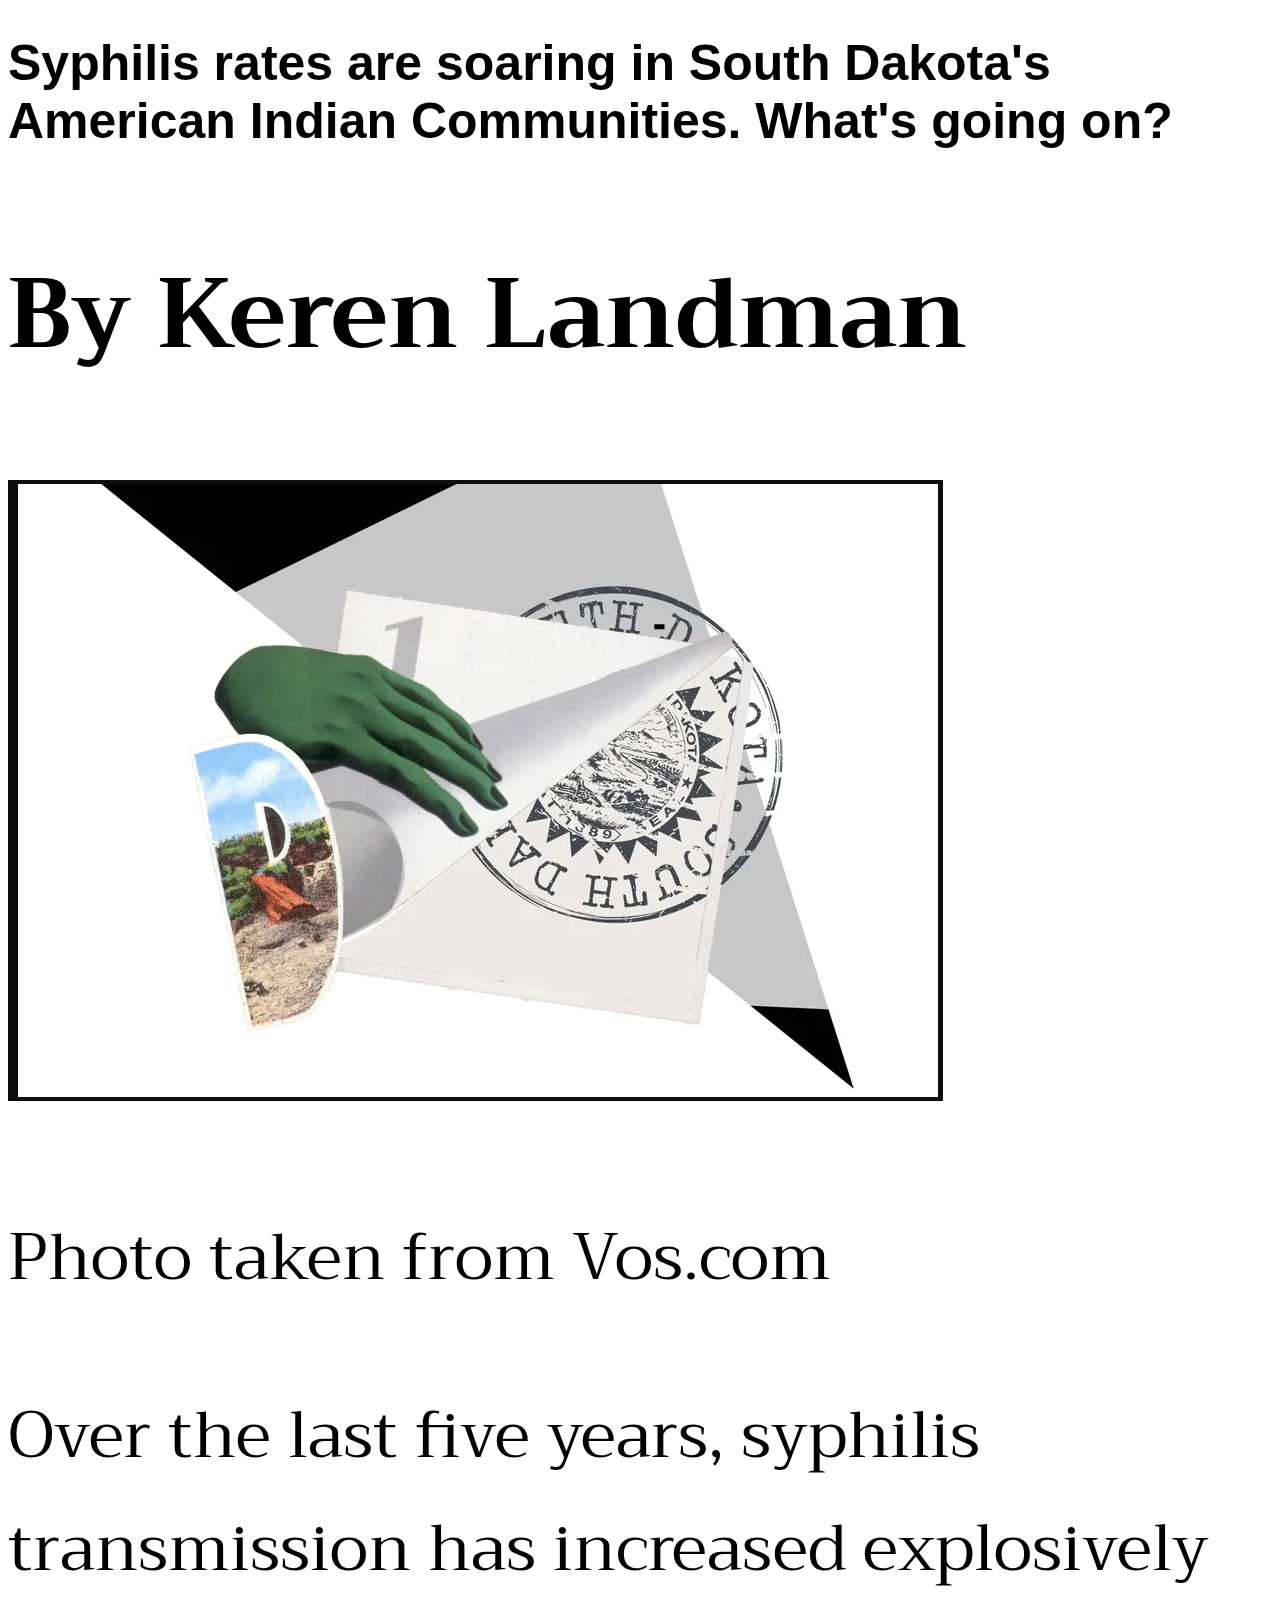
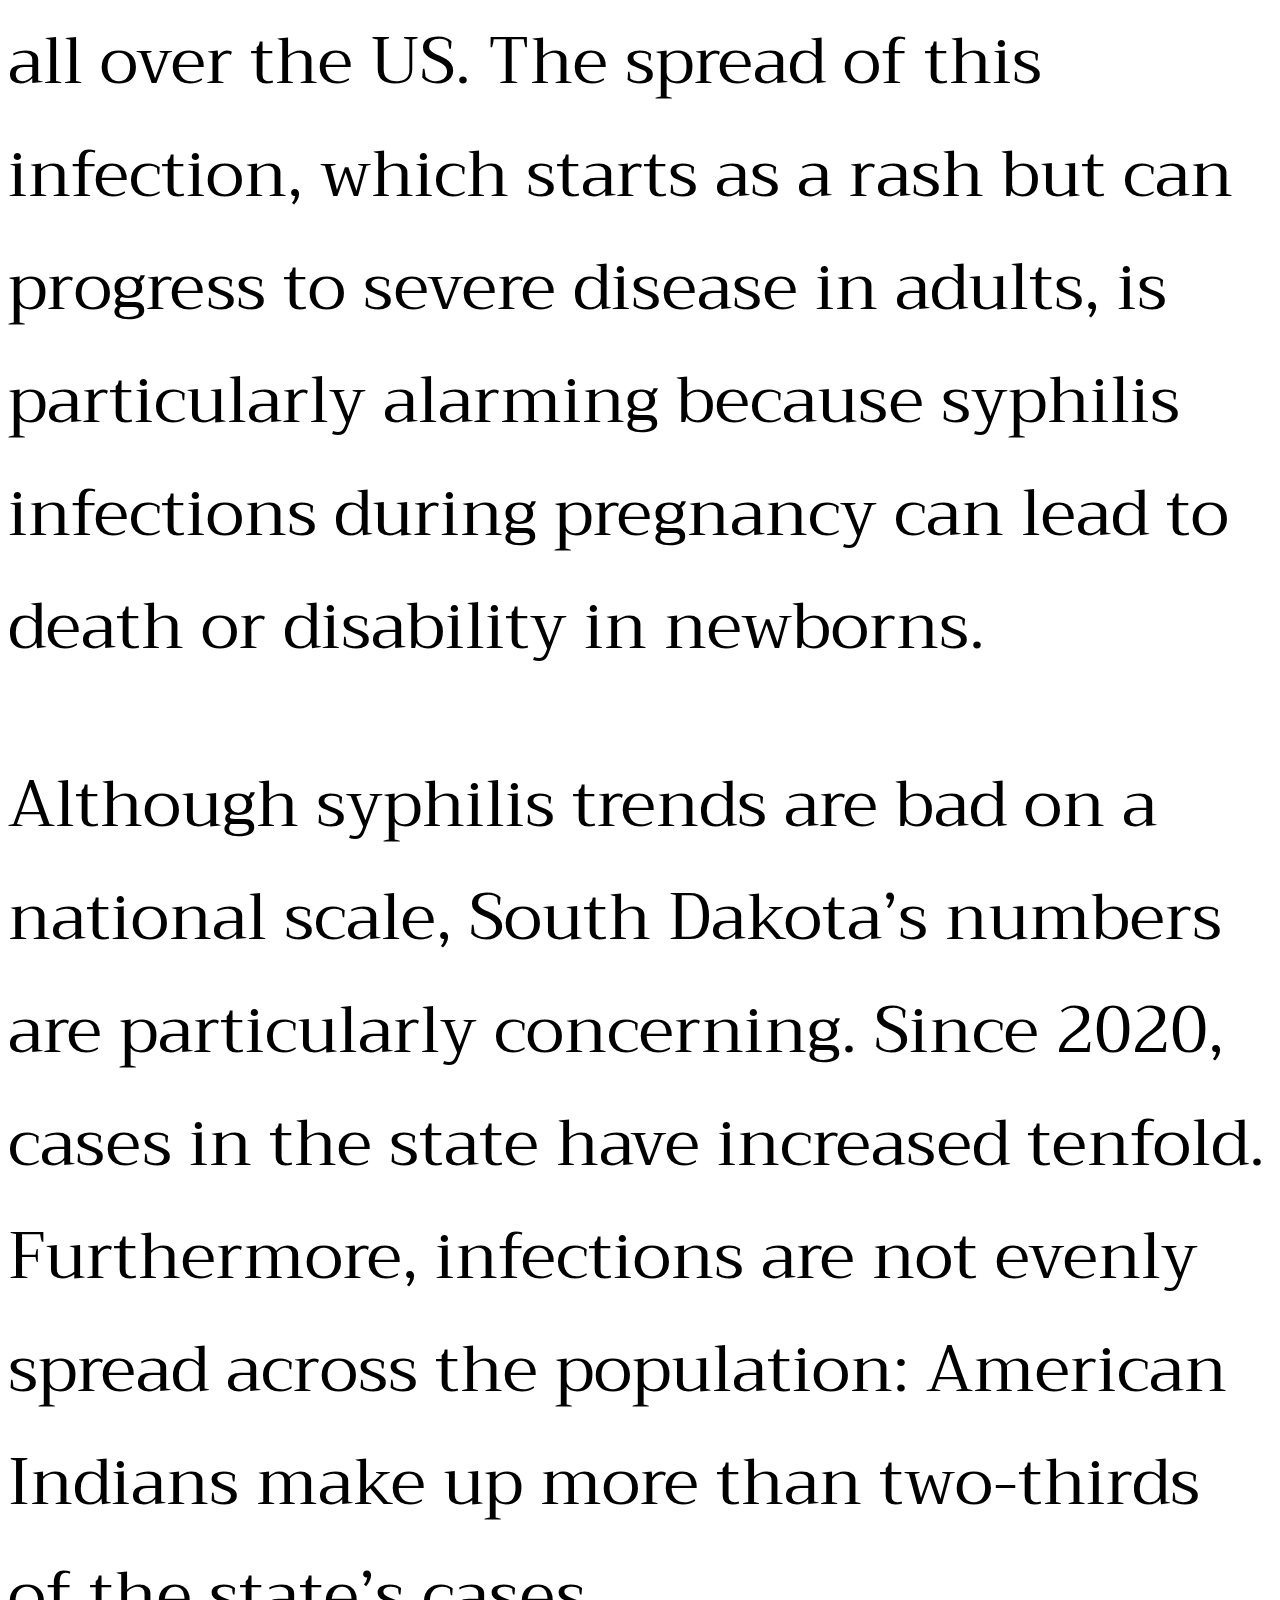
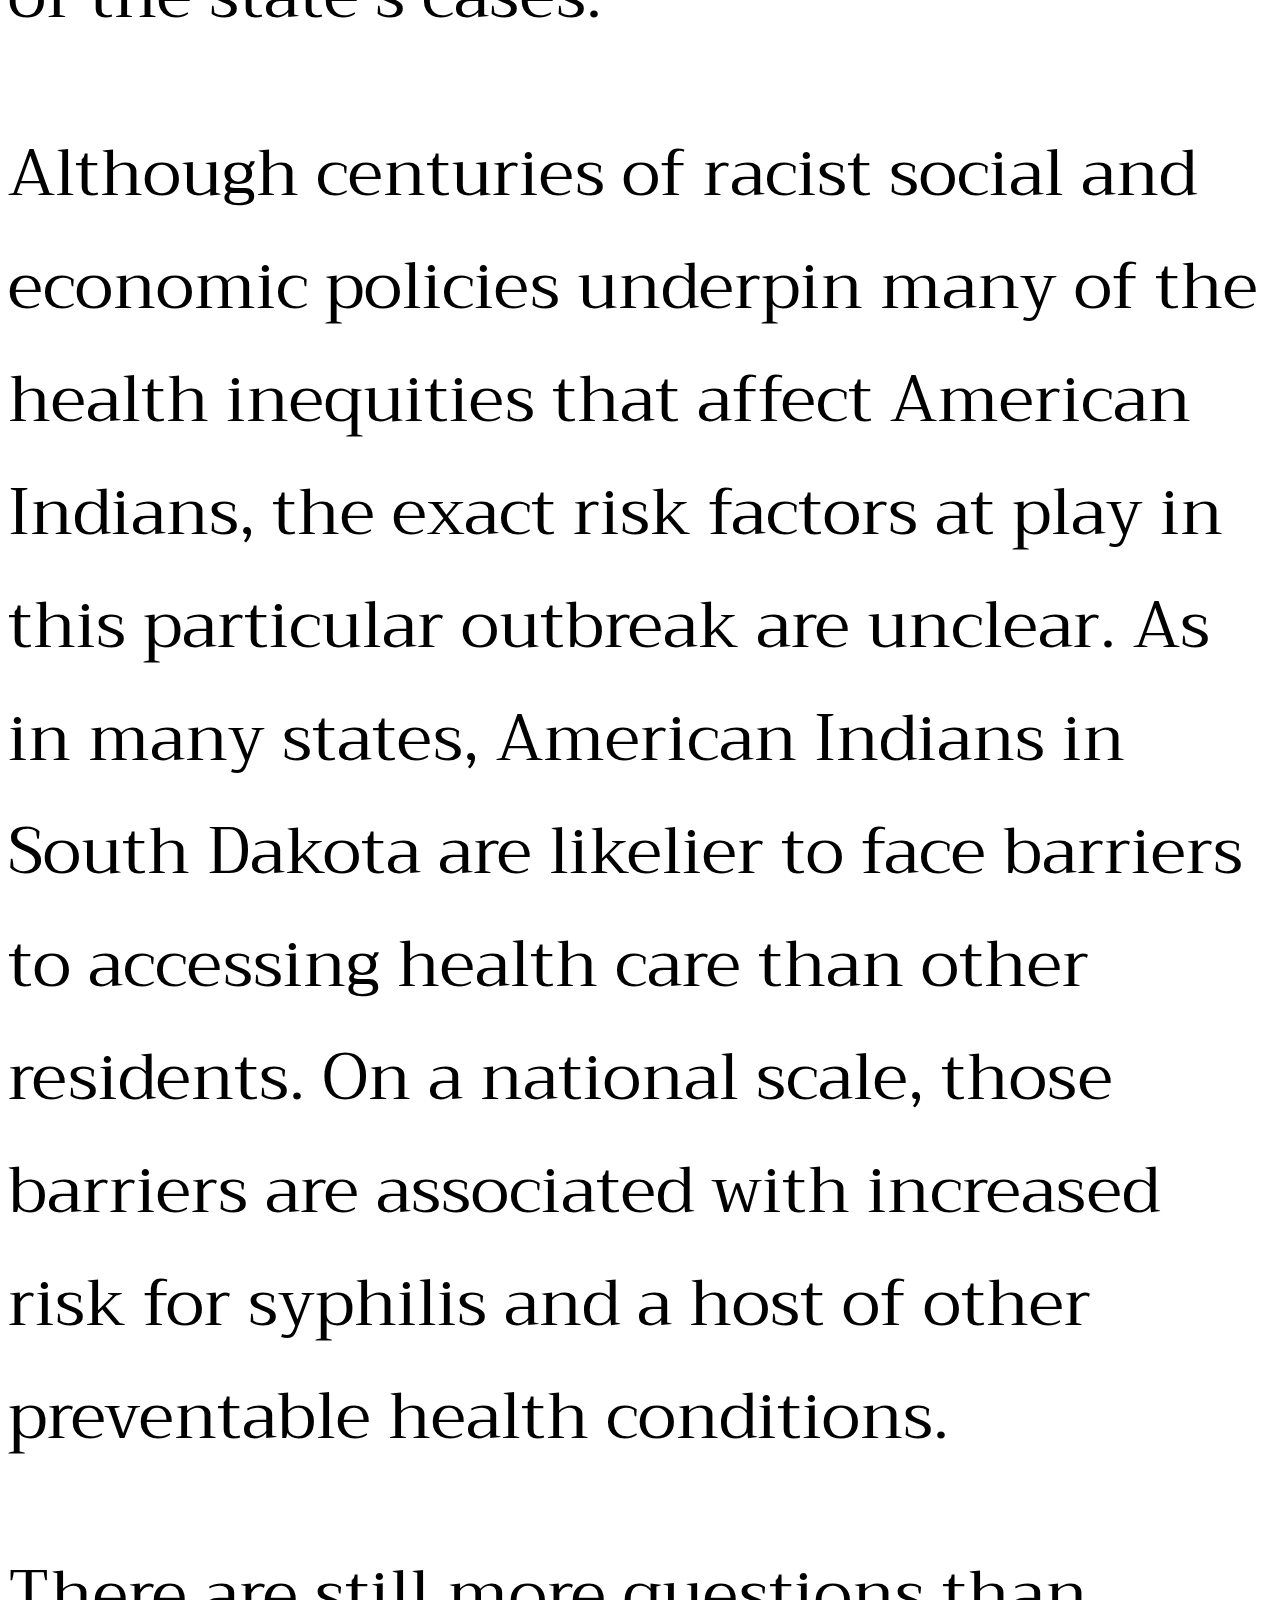
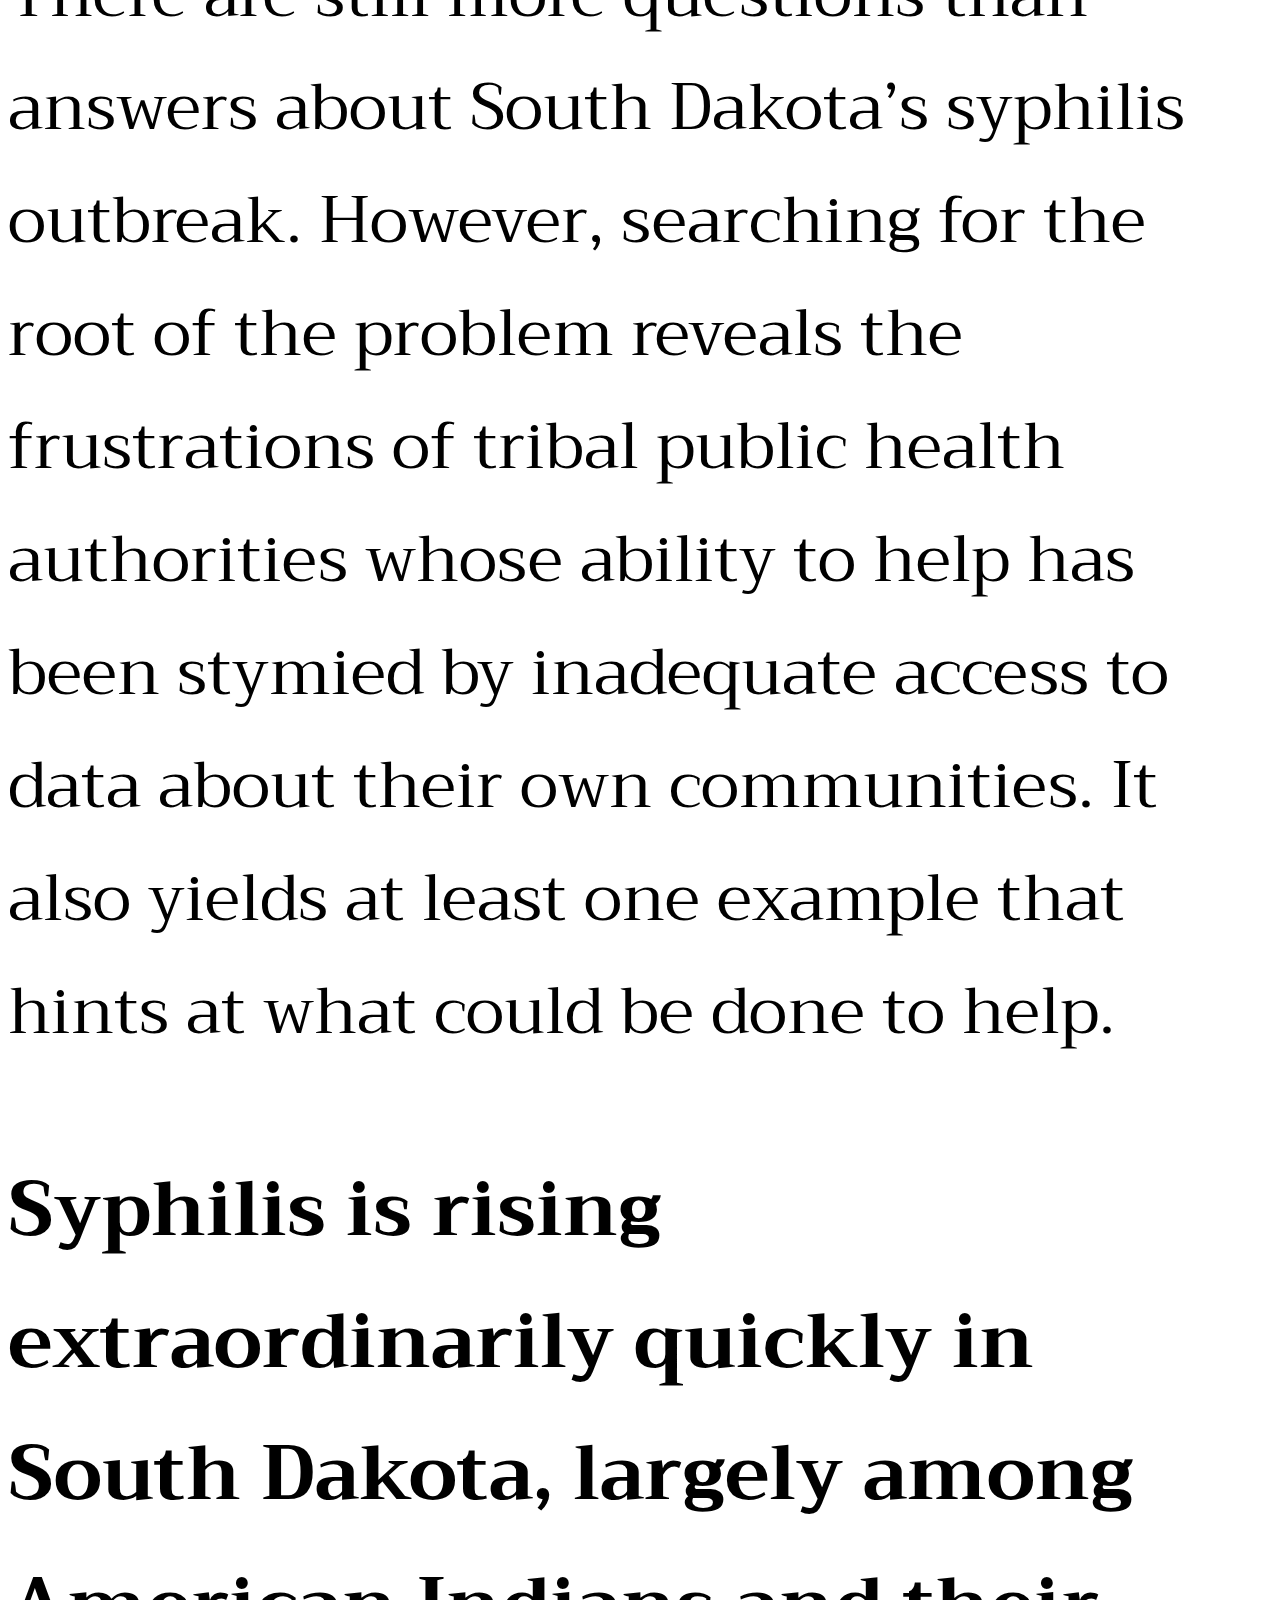
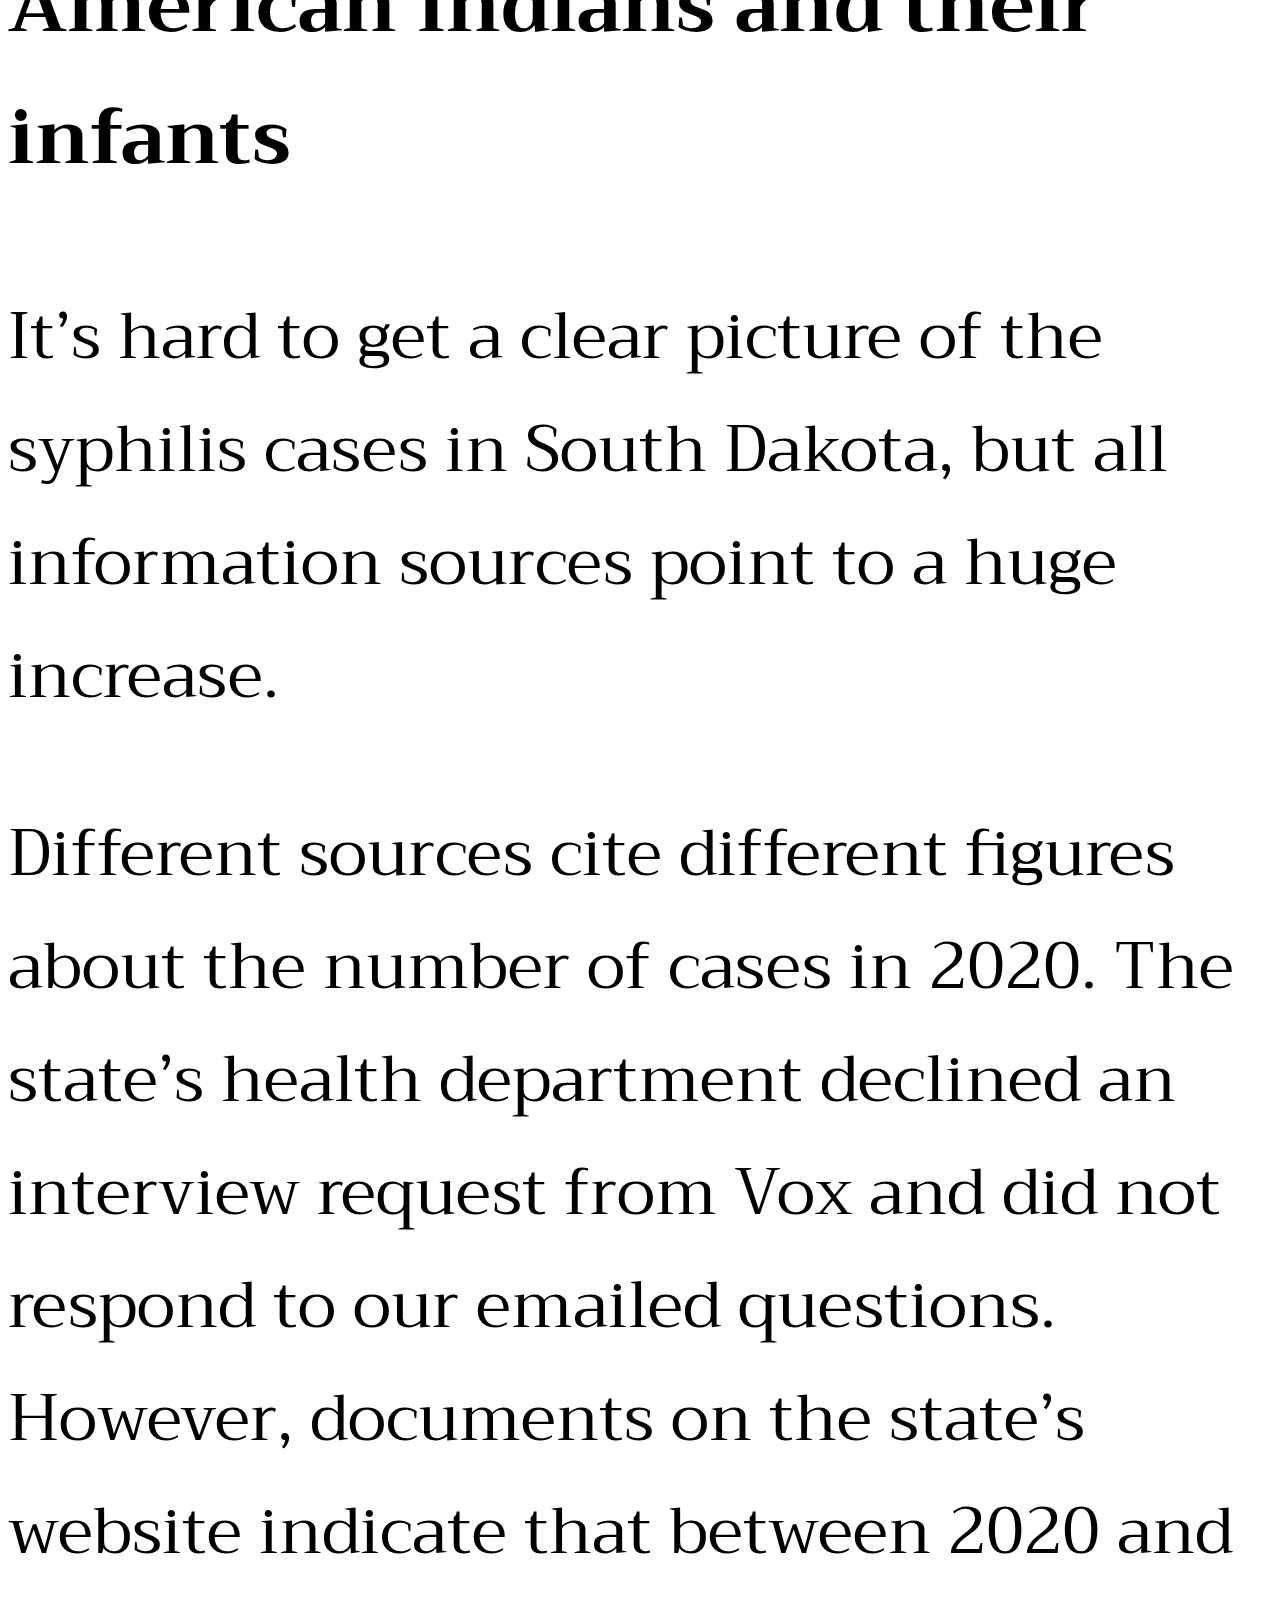
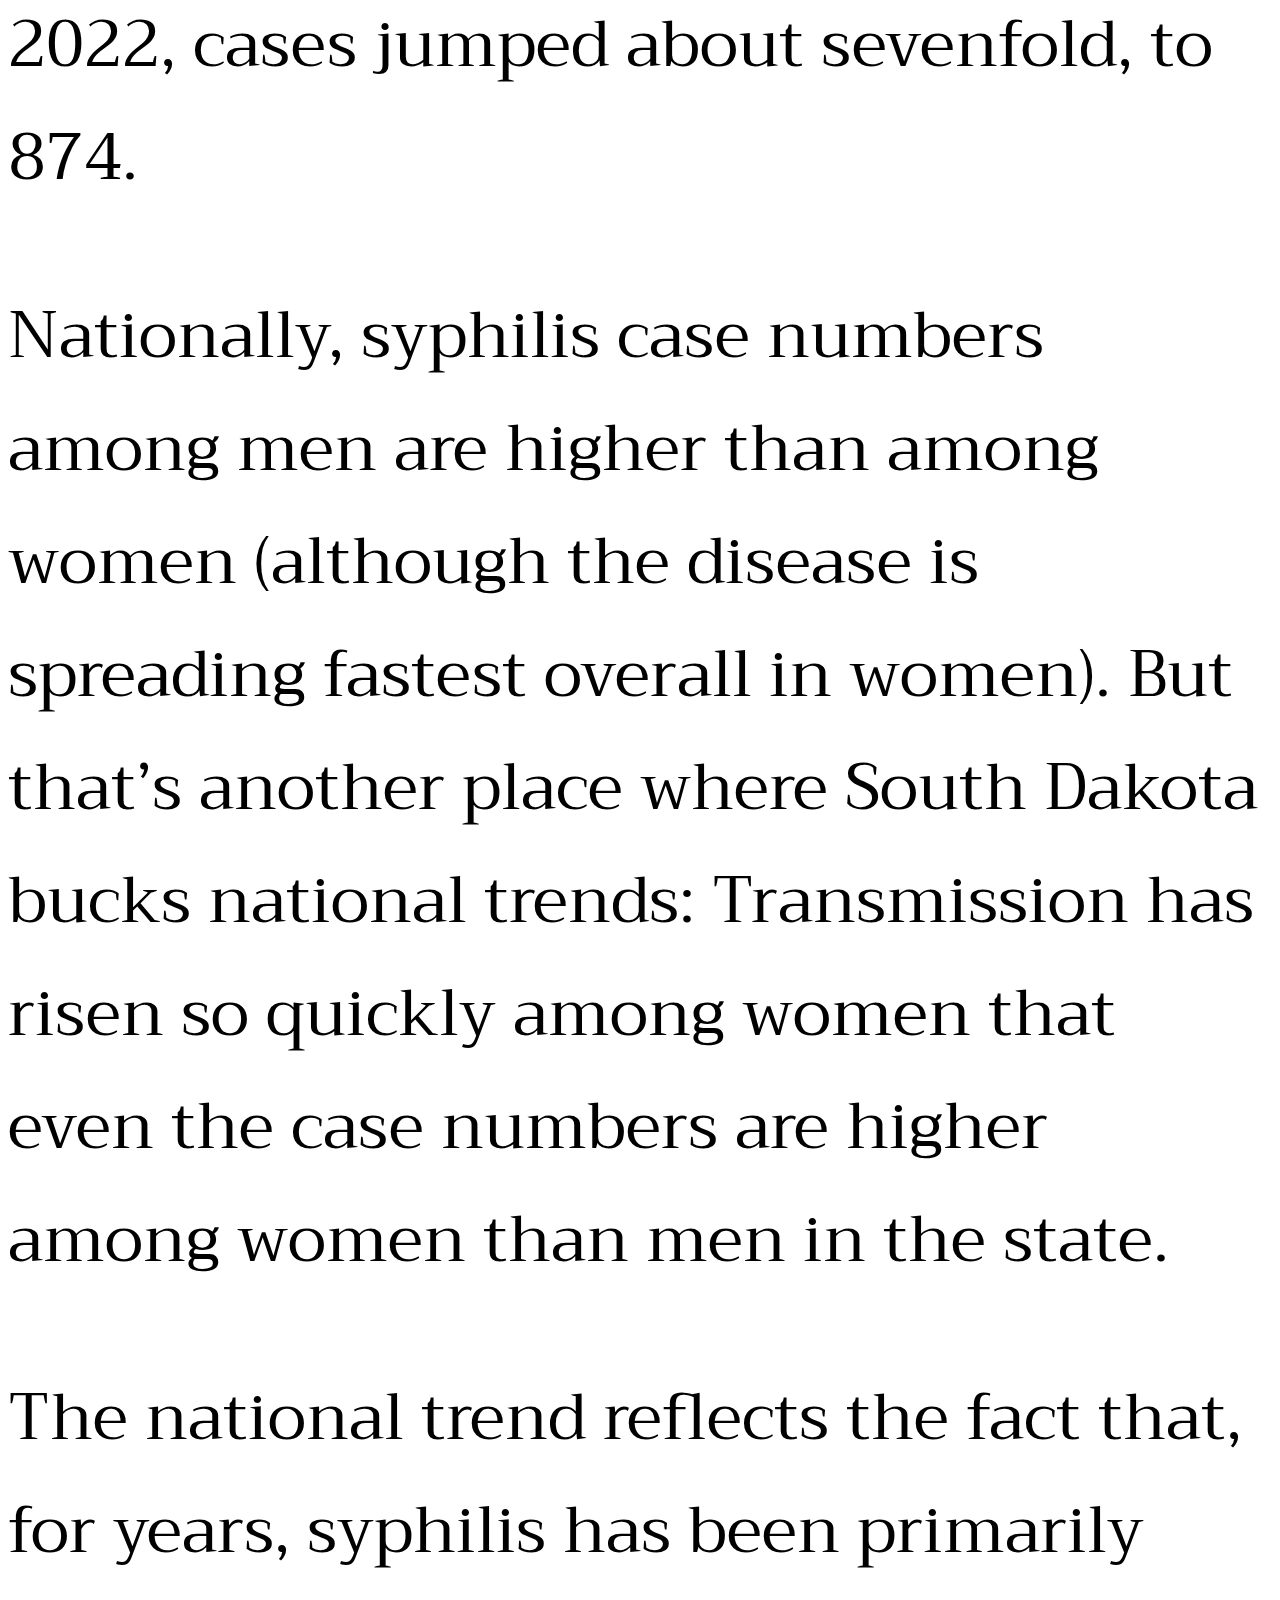
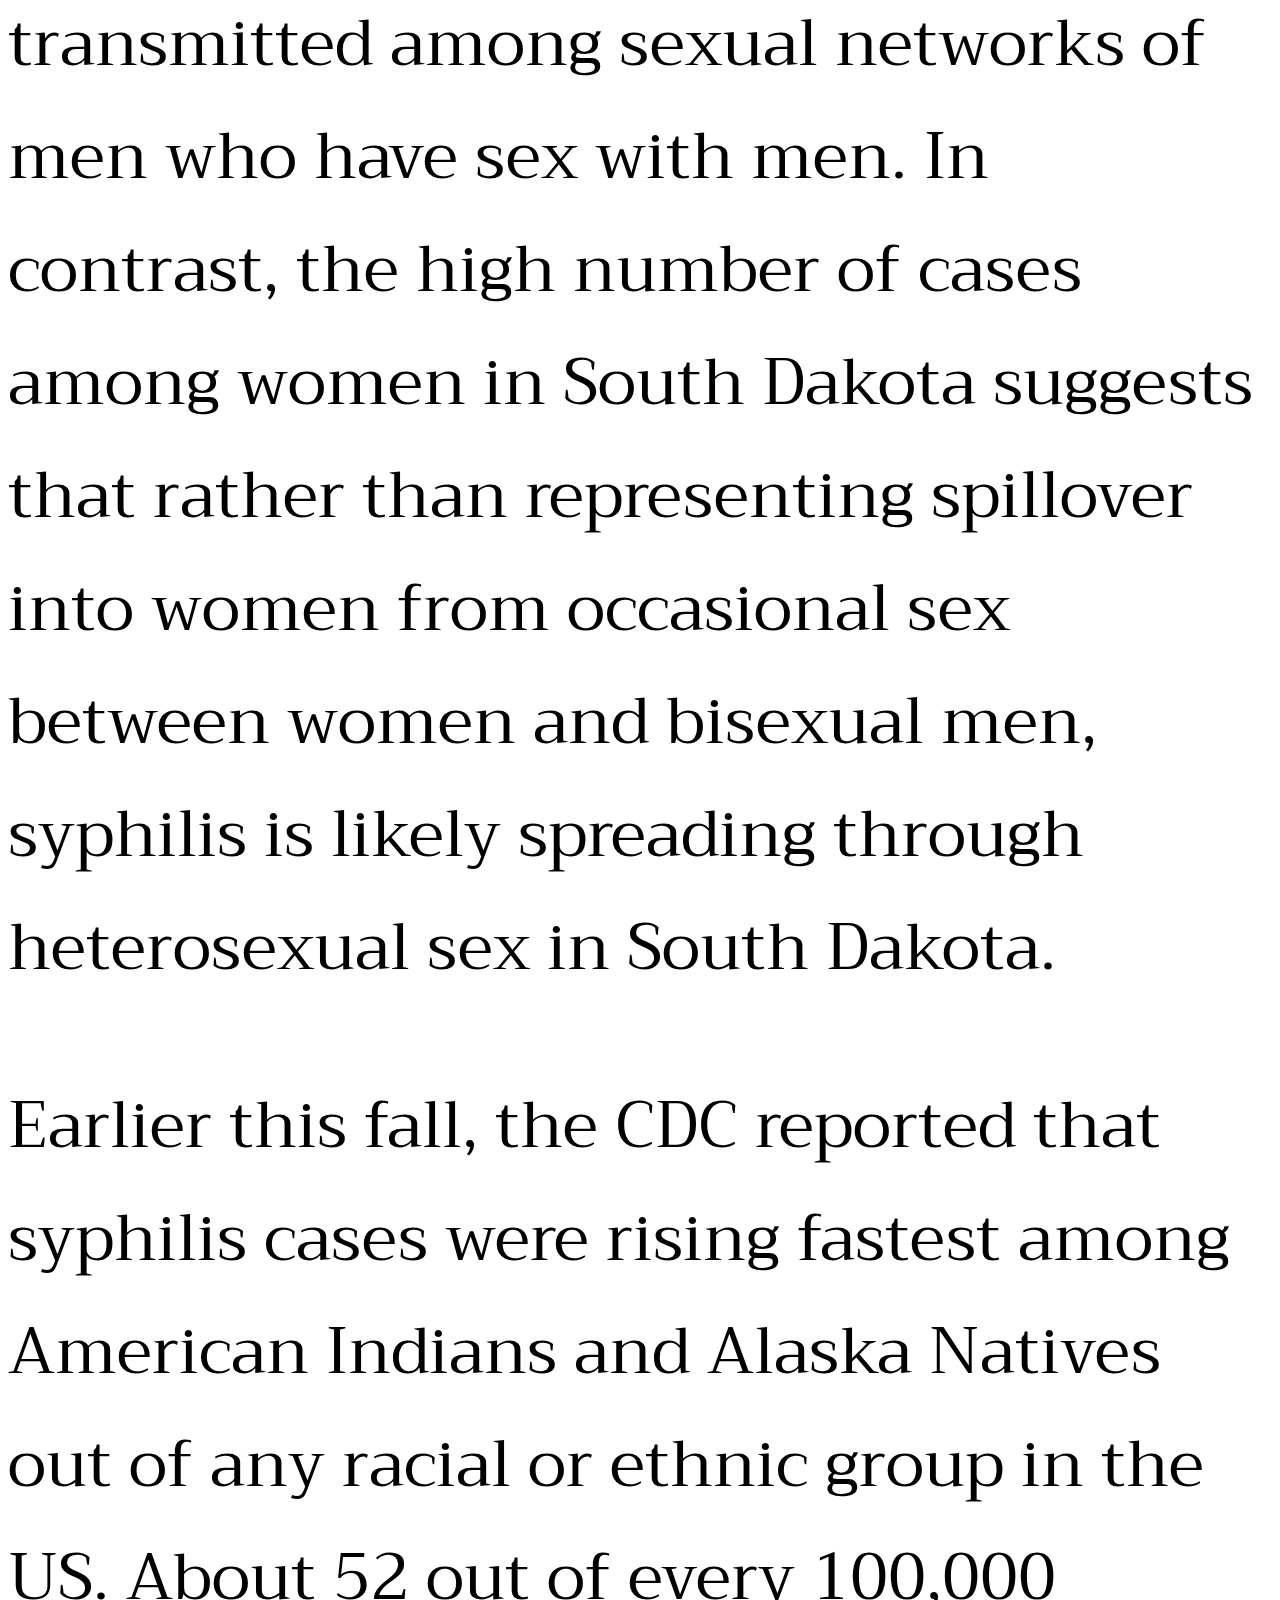
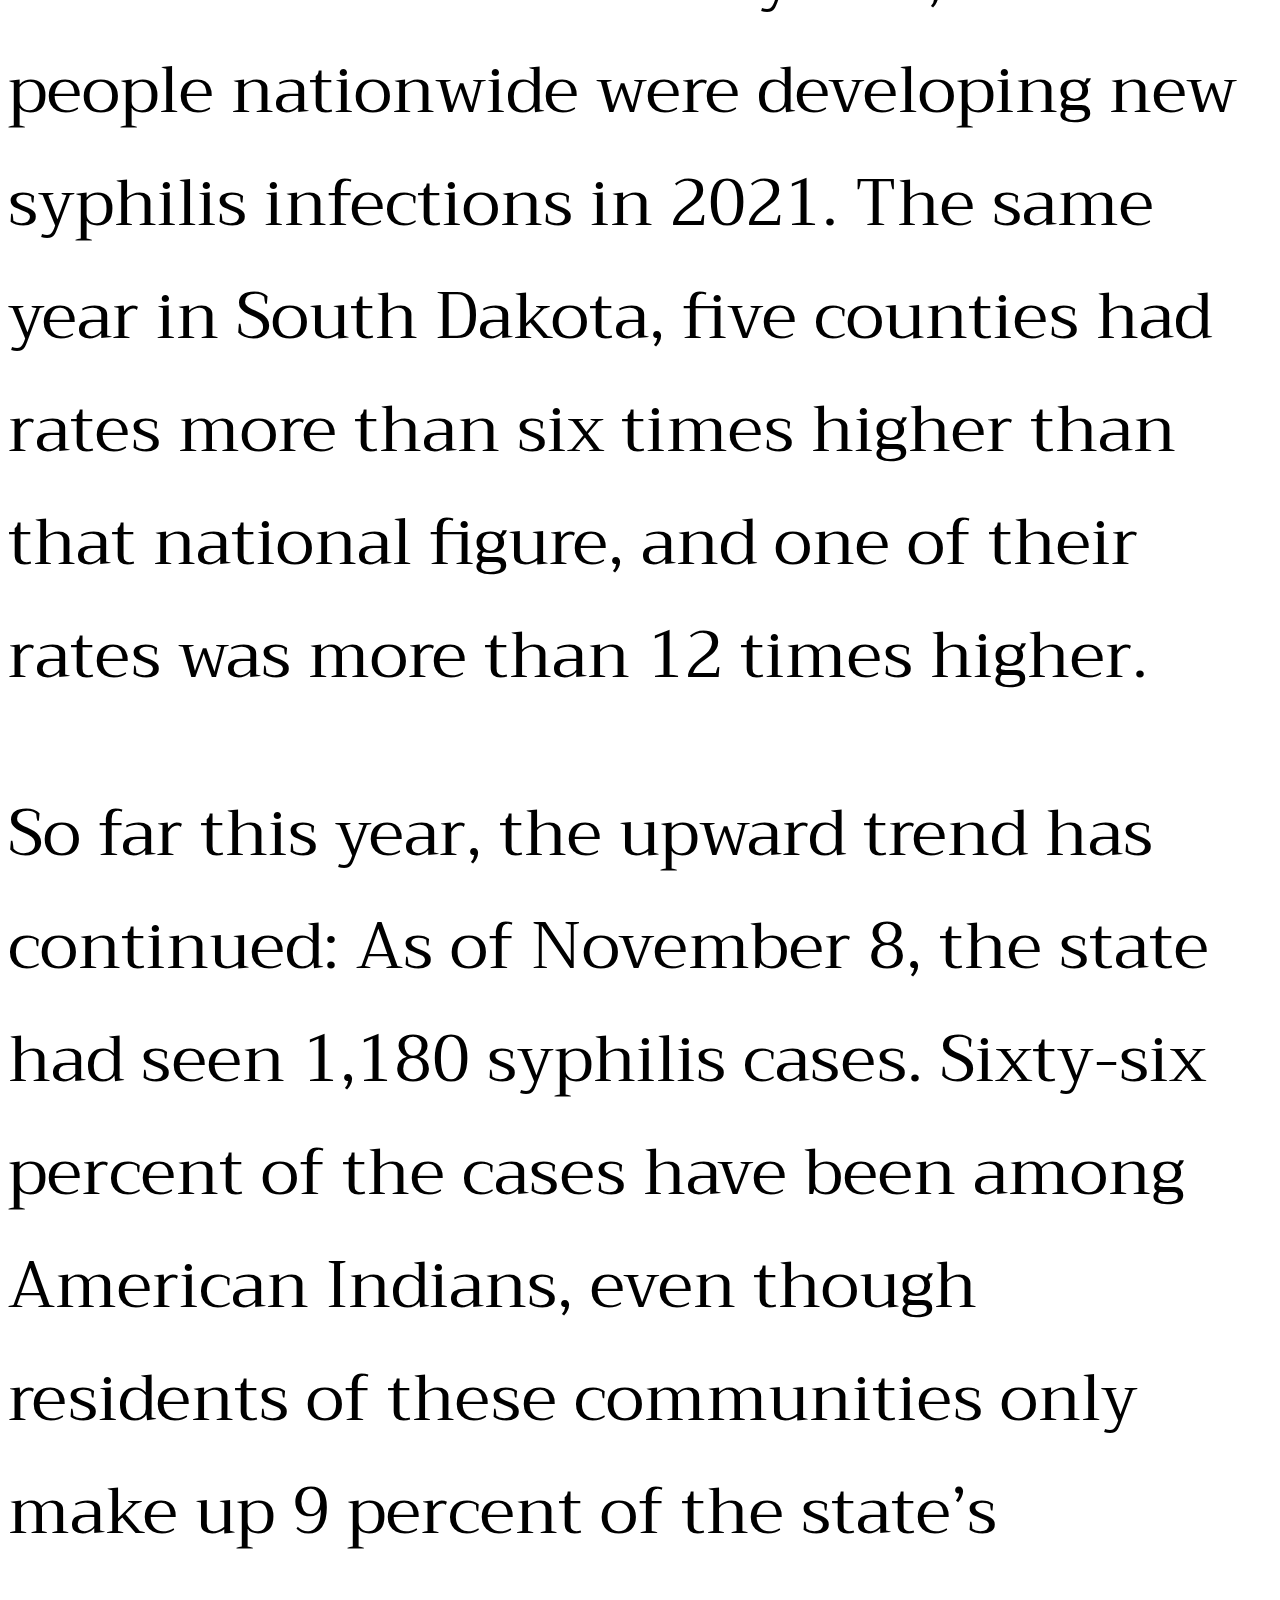
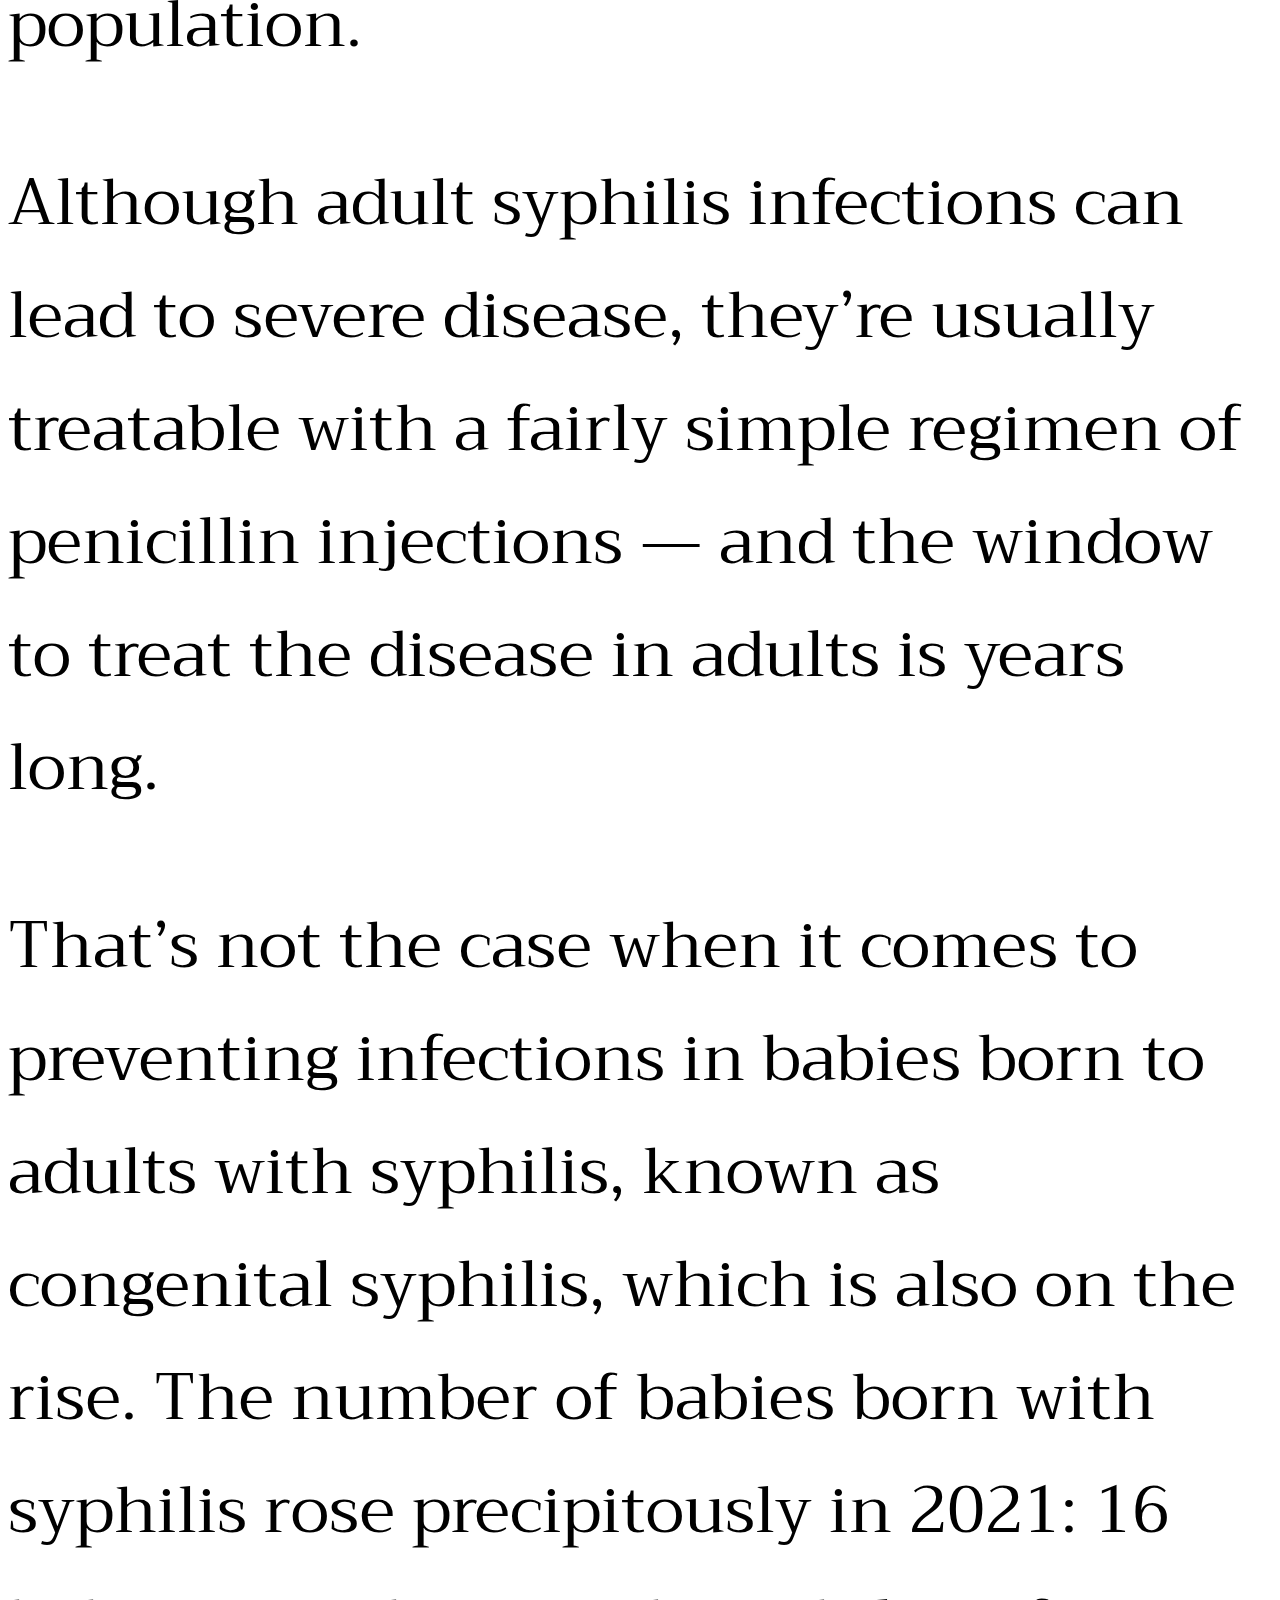
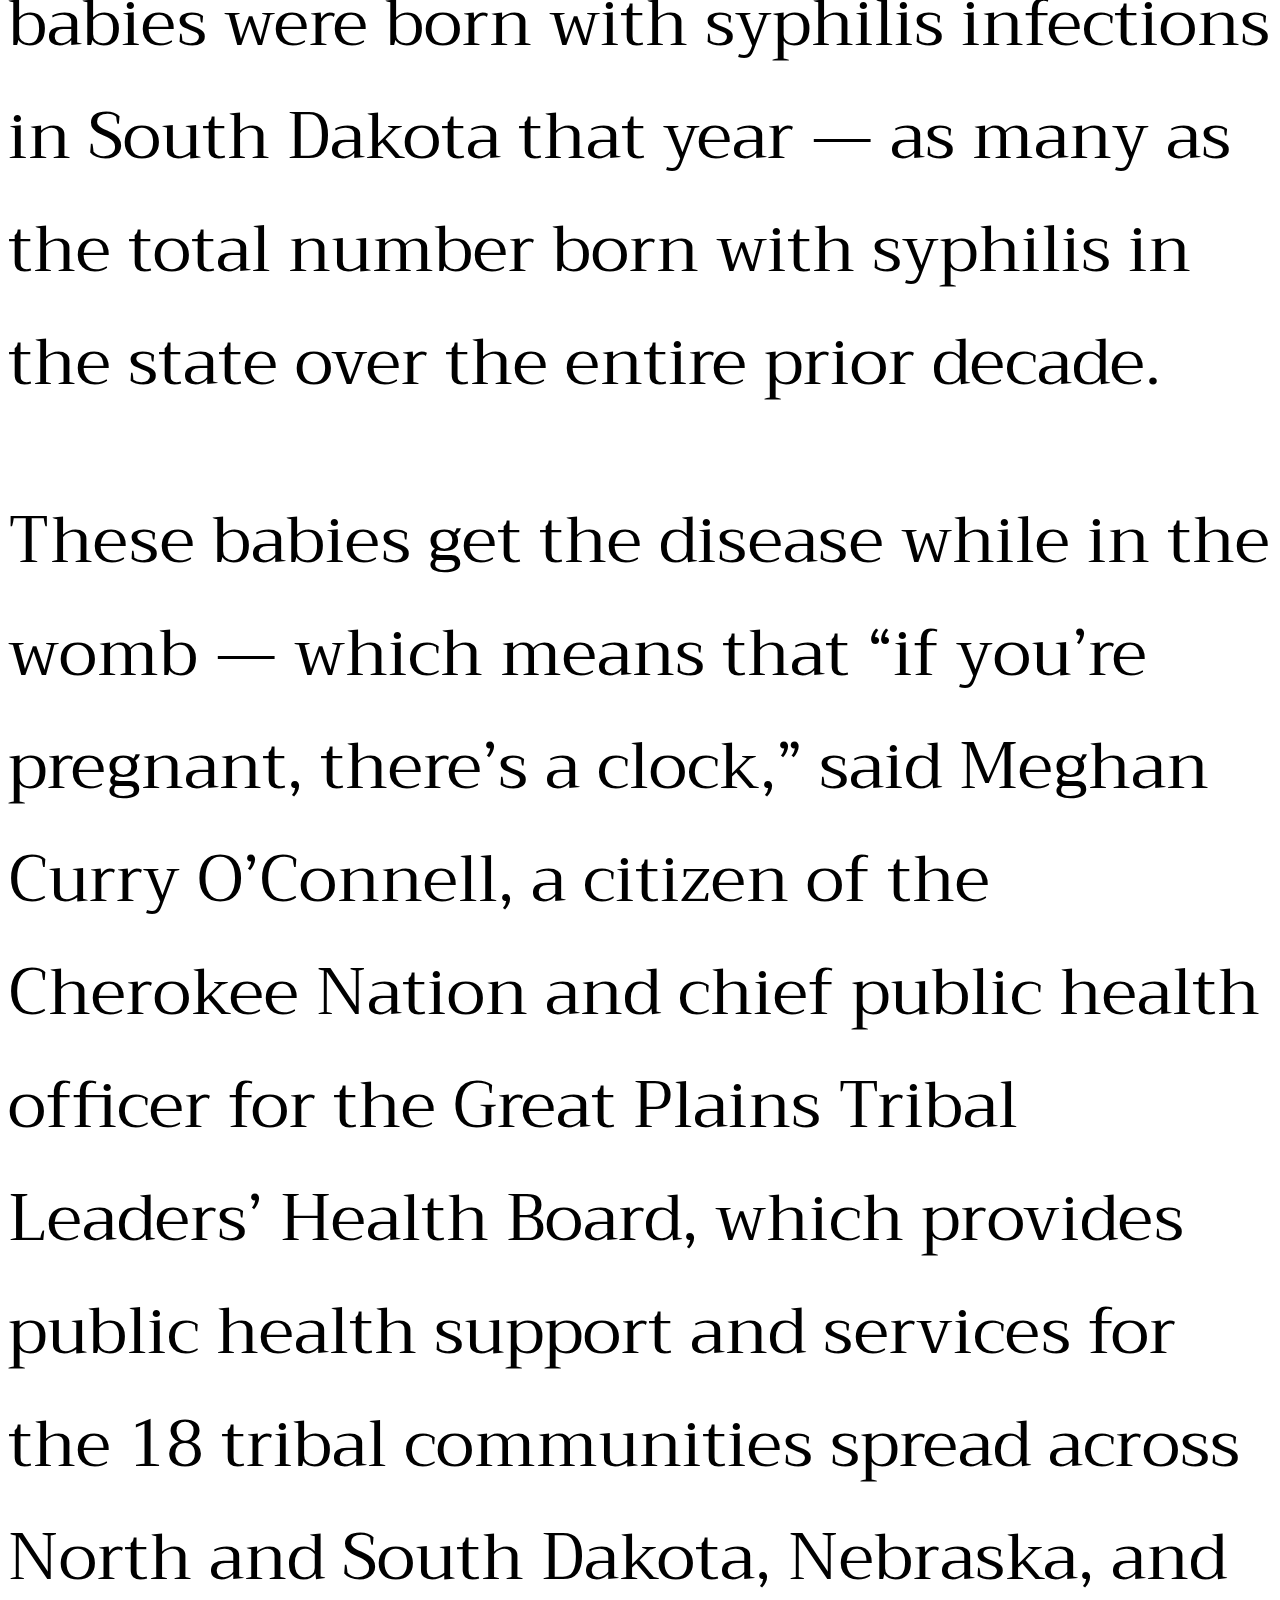
==== final-project/index.html @ 921c8157 "final-project" ====
<!DOCTYPE html>

<html lang="en">
    
<head>
<meta charset="utf-8">
<meta name="viewport" content="width=device-width, initial-scale=1, shrink-to-fit=no">
    <meta name="description" content="Description goes here."> 
    <title>Tyrah Burris Final Project</title>
    
    <!-- Bootstrap CSS and JavaScript -->
<link href="https://cdn.jsdelivr.net/npm/bootstrap@5.0.1/dist/css/bootstrap.min.css" rel="stylesheet" integrity="sha384-+0n0xVW2eSR5OomGNYDnhzAbDsOXxcvSN1TPprVMTNDbiYZCxYbOOl7+AMvyTG2x" crossorigin="anonymous">
<script src="https://cdn.jsdelivr.net/npm/bootstrap@5.0.1/dist/js/bootstrap.bundle.min.js" integrity="sha384-gtEjrD/SeCtmISkJkNUaaKMoLD0//ElJ19smozuHV6z3Iehds+3Ulb9Bn9Plx0x4" crossorigin="anonymous"></script>
<link rel="stylesheet" href="https://cdn.jsdelivr.net/npm/bootstrap-icons@1.5.0/font/bootstrap-icons.css">
    
    <link rel="stylesheet" href="css-frame.css">
    
   <link rel="stylesheet" href="https://fonts.googleapis.com/css?family=Trirong">
<style>
body {
  font-family: "Trirong", serif;
}
</style>
    <link rel="stylesheet" href="https://fonts.google.com/specimen/Inconsolata">
    <style>
        .pquote{
            font-family:"Inconsolata", serif;
        }
    </style>
</head>
<body>
    <div class="container-fluid">
        <div class="row">
        <div class="col">
            <h1>
  Syphilis rates are soaring in South Dakota's American Indian Communities. What's going on?
    </h1>  
    <h2> 
    By Keren Landman
    </h2>
            </div>
        </div>
        <div class="row">
        <div class="col-sm-8 offset-sm-2">
        <img src="Headline-photo.png" alt="representing South Dakota">
            <span class="credit">
           <p>Photo taken from Vos.com
                </p>

            </span>
        </div>
        </div> 
       </div>

    
    <div class="container-fluid">
    <div class="row">
     <div class="col-sm-8 offset-sm-2">
        
 <p>Over the last five years, syphilis transmission has increased explosively all over the US. The spread of this infection, which starts as a rash but can progress to severe disease in adults, is particularly alarming because syphilis infections during pregnancy can lead to death or disability in newborns.
         </p>
<p>
Although syphilis trends are bad on a national scale, South Dakota’s numbers are particularly concerning. Since 2020, cases in the state have increased tenfold. Furthermore, infections are not evenly spread across the population: American Indians make up more than two-thirds of the state’s cases.
    <p/>
<p>
Although centuries of racist social and economic policies underpin many of the health inequities that affect American Indians, the exact risk factors at play in this particular outbreak are unclear. As in many states, American Indians in South Dakota are likelier to face barriers to accessing health care than other residents. On a national scale, those barriers are associated with increased risk for syphilis and a host of other preventable health conditions.
         </p>
  <p>
 There are still more questions than answers about South Dakota’s syphilis outbreak. However, searching for the root of the problem reveals the frustrations of tribal public health authorities whose ability to help has been stymied by inadequate access to data about their own communities. It also yields at least one example that hints at what could be done to help.                    
</p>
         
  <h3>
        Syphilis is rising extraordinarily quickly in South Dakota, largely among American Indians and their infants
        </h3>     

 <p>It’s hard to get a clear picture of the syphilis cases in South Dakota, but all information sources point to a huge increase.
          </p>
<p>  
Different sources cite different figures about the number of cases in 2020. The state’s health department declined an interview request from Vox and did not respond to our emailed questions. However, documents on the state’s website indicate that between 2020 and 2022, cases jumped about sevenfold, to 874.
    </p>
         
   <div class="flourish-embed flourish-chart" data-src="visualisation/12119554"><script src="https://public.flourish.studio/resources/embed.js"></script></div>

<p>
Nationally, syphilis case numbers among men are higher than among women (although the disease is spreading fastest overall in women). But that’s another place where South Dakota bucks national trends: Transmission has risen so quickly among women that even the case numbers are higher among women than men in the state. 
       </p>
            
<p>
The national trend reflects the fact that, for years, syphilis has been primarily transmitted among sexual networks of men who have sex with men. In contrast, the high number of cases among women in South Dakota suggests that rather than representing spillover into women from occasional sex between women and bisexual men, syphilis is likely spreading through heterosexual sex in South Dakota.
         </p>
<p>
Earlier this fall, the CDC reported that syphilis cases were rising fastest among American Indians and Alaska Natives out of any racial or ethnic group in the US. About 52 out of every 100,000 people nationwide were developing new syphilis infections in 2021. The same year in South Dakota, five counties had rates more than six times higher than that national figure, and one of their rates was more than 12 times higher.</p>
       
      
        <p> So far this year, the upward trend has continued: As of November 8, the state had seen 1,180 syphilis cases. Sixty-six percent of the cases have been among American Indians, even though residents of these communities only make up 9 percent of the state’s population.
       </p>
<p> 
Although adult syphilis infections can lead to severe disease, they’re usually treatable with a fairly simple regimen of penicillin injections — and the window to treat the disease in adults is years long.</p>

 <p>      
That’s not the case when it comes to preventing infections in babies born to adults with syphilis, known as congenital syphilis, which is also on the rise. The number of babies born with syphilis rose precipitously in 2021: 16 babies were born with syphilis infections in South Dakota that year — as many as the total number born with syphilis in the state over the entire prior decade. </p>

 <p>
These babies get the disease while in the womb — which means that “if you’re pregnant, there’s a clock,” said Meghan Curry O’Connell, a citizen of the Cherokee Nation and chief public health officer for the Great Plains Tribal Leaders’ Health Board, which provides public health support and services for the 18 tribal communities spread across North and South Dakota, Nebraska, and Iowa. “We have to get to you and get you treated at least 30 days before you deliver,” she said.
       </p>
<p>
Across the state, over the last few years, the clock has been winning. The consequences of congenital syphilis are dire: At minimum, infants born with syphilis infection require intensive care after birth, said O’Connell, “and at the very worst, that’s a dead baby.” At best, a significant proportion of babies born with syphilis are left with long-term health effects from a “completely preventable STD that we figured out how to cure in the 1940s,” she said.</p>
         
        <img src="Pregnant-image%20.jpeg" alt="picture of pregant woman"> 
       <div class="caption">
       Syphilis cases rise among American Indian and Native Alaskan women. Women contract syphilis and pass it down to their unborn children through congenital syphilis. 
           <span class="credit">
               <p> 
           Picture taken from parents.com
               </p>
           </span>
       </div>
           
          
         <h4>
         Stopping syphilis transmission requires early testing and treatment, and literally meeting people where they are
         </h4>
       <p>It’s unclear what’s driving the trend, but Danette Serr has some ideas.</p>
<p>
Serr directs field health for South Dakota’s Cheyenne River Sioux Tribe, of which she’s also a member. She says most of the cases she’s seen have been among younger members of the tribe, who she says missed out on some sexual health education when schools shut down during the pandemic. She also thinks high rates of poverty, drug use, and boredom contribute to the spread of a range of infections. “If you’re not an outdoorsy person, and come wintertime, there’s not a lot to do. So you’re stuck inside,” she said, which can lead to more spread of communicable diseases. </p>
       
       
       <div class="pquote">
          <blockquote>
          <p>"And At The Very Worst, That's A Dead Baby." - Meghan O'Connell
              </p>
          </blockquote>
       </div>    

       <p>
Across the state, similar explanations may underpin the continued rise in syphilis cases. In July, the Lakota Times reported that according to a South Dakota health department official, risk for syphilis infection among the state’s heterosexual women increased with a range of factors that would be familiar to any sexually transmitted infections (STI) researcher: women who had unprotected, intoxicated, or transactional sex, and those who had anonymous partners, were more likely to get infected.</p>
       
 <p>          
Geographic distance from health care facilities also plays an important role in syphilis transmission throughout the state, said O’Connell. Residents of the Plains states — which include South Dakota — have to travel farther than other Americans to reach a hospital, and one out of five American Indians in the state doesn’t have access to a vehicle. 
       </p>
           
       
<p>
This factor may be particularly important in explaining the rise of congenital syphilis in the state’s newborns.
       </p>

       <p>
Expectant parents who live far from health care are at risk of missing the prenatal care that could prevent syphilis in pregnancy. They’re also at risk of missing out on the labor and delivery services and the specialty neonatal care that would maximize a newborn’s likelihood of surviving and thriving if they were born with syphilis. South Dakota, along with many other Plains states, has large swaths of land that the March of Dimes considers maternity care deserts — meaning that they lack hospitals and staff that provide obstetric care.
       </p>
<p>
In that sense, the abrupt rise of congenital syphilis is a red flag signaling major gaps in maternal health care access. Distance is an important part of that gap, but among people with addiction disorders or psychiatric disease, and for some living in poverty, fear of arrest or bad treatment by a provider — or of incurring large medical bills — may be additional barriers to care. American Indians suffer from these conditions more often than other Americans, due in large part to generations of systematic deprivation and trauma. (South Dakota voters’ recent decision to expand Medicaid in the state may at least reduce financial fears for some of the 14,000 American Indians who will benefit from the plan.) 
       </p>

       <p>
The pandemic also contributed to the rise in syphilis cases, says O’Connell. When hospitals and clinics were overwhelmed with patients, people with STI symptoms avoided them for fear of getting infected. And with so many public health resources redirected toward Covid-19 for so long, many screening programs were deprioritized and temporarily shut down. 
       </p>

       <p>
Stigma related to STIs is a perennial challenge to stopping STI transmission. Culturally sensitive sex education that accounts for different norms between tribes can help mitigate the shame or fear that sometimes interferes with having safe sex or seeking sexual health care. But it’s a touchy subject on the Cheyenne River reservation, said Serr, and schools are often afraid to provide it for fear of parents’ backlash.</p> 
      
      <img src="South-Dakota-hospital.jpg" alt="hospital in South Dakota">
       <div class="caption">
       The struggle to find health care for babies after they are born increases their chance of having syphilis. 

         <span class="credit">
             <p>
          Picture taken from The New York Times. 
             </p>
           </span>
       </div>
        </div>  
               
        <h5>
        Solutions exist, but the lack of information-sharing with problem-solvers is a roadblock
        </h5>
         
        <p>While it’s not clear what’s driving the increase in cases, there are clear ways to deal with it — namely, widespread testing and community outreach. </p>
         
<p>
Serr is involved in this work. She leads a team of health care workers — also mostly Cheyenne River Sioux — who provide a range of services in largely rural and remote parts of the reservation, including sexual health care. </p>

 <p>
Prompted by an uptick in HIV reported in the local hospital run by the Indian Health Service (IHS) — with whom Serr’s team shares an electronic health records system — her field health staff recently ramped up a mass STI testing campaign across the 1.5 million-plus-acre Cheyenne River Reservation, offering gift cards, food, and other incentives to draw residents in for events at community centers and other gathering places. When they looked for syphilis cases, they found them in high numbers. They offered treatment to those infected, as well as broader education on preventing STIs. 
         </p>

 <p>
Now, said Serr, they’re starting to see cases level out, although “we’re still testing like crazy,” she said. 
         </p>

         <p>
Her team’s roots in the community it serves are a major asset. “The communities know us and that helps — the rapport makes a big difference,” said Serr. Additionally, by routinely traveling large distances to provide care, her team not only overcomes the obstacles geography poses to health care access, but also forms relationships that make them a trusted presence everywhere on the reservation.
         </p>
<p>
“We can pretty much go to every community and know who we’re speaking with and talking to and helping,” said Serr.
        </p>
        
        <div class="flourish-embed flourish-map" data-src="visualisation/12120486"><script src="https://public.flourish.studio/resources/embed.js"></script></div>
         
      <h6>
        Tribal health departments need better data from the state
        </h6>
         <p>Serr’s community-based approach could be replicated elsewhere. </p>
         
<p>
But there’s a big obstacle preventing that from happening, said O’Connell: Although she leads what’s effectively a health department, she has limited access to the state’s detailed and confidential data on cases within those tribes — no visibility on which specific people are infected and where exactly they live. 
         </p>
<p>
Her agency has rights to this data: Federal law authorizes tribal epidemiology centers to access data from federal entities like IHS and CDC. But those agencies simply aren’t sharing it, either with her agency or with tribes themselves, said O’Connell. (The IHS did not respond to Vox’s request for comment.) 
    </p>

         <p>
Because her team shares IHS’s electronic medical records database, Serr could figure out which communities were worst affected. But O’Connell, whose work covers a wider area, could not. 
         </p>

         <p>
This means that, unlike Serr, she doesn’t know which people in which specific communities are most affected — information that would help her guide tribes’ decisions on, for example, where to target more proactive pregnancy screening programs aimed at reducing cases in newborns. </p>
         
<p>
South Dakota isn’t alone on this. According to a March report by the US Government Accountability Office, tribal authorities have wildly varying levels of access to information, and about two-thirds of them experience major delays in getting public health data from state agencies. The report attributed the holdups to administrative deficiencies in several areas, including the lack of HHS policies affirming tribal data access, and the absence of guidance for tribes on how to request data — and for agencies on how to respond to those requests. (This problem also isn’t unique to syphilis: Data-sharing problems caused enough challenges during the Covid-19 pandemic to provoke federal legislative hearings and new bills aimed at improving tribes’ access to their own data.) 
     </p>

     <p>
It’s important for tribes to have this data. Data is critical for guiding ground-level public health work like what Serr’s team does, and those types of efforts are generally more effective when they’re done by the tribes themselves. State and federal entities might or might not have good relationships in tribal communities, said O’Connell. But tribal governments employ workers who know the community and have a better shot at finding and treating folks who are difficult to find, she said, and that’s particularly important when it comes to chronic or stigmatizing diseases. 
     </p>

 <p>
Although treating people for syphilis and investigating outbreaks are both things the state health department should be able to do, excluding the tribal health board means important resources are going unused in the fight to stop syphilis from causing more disability and death among the state’s newborns. </p>
         
<p>
At this moment in particular, said O’Connell, people in her line of work are facing too much need with too few resources. “Public health always needs more hands on deck,” she said. “By working together, we’ll have better outcomes.”</p>
        </div>
          </div> 
            
</div>
</body>
</html>
---- final-project/css-frame.css ----
@media {
   h1 { font-size:20px;
        font-family:sans-serif;

    }
    body {
        font-size: 30px;
        font-family:sans-serif  
    }
    /*Phone styles here*/
    /*This media query targets any screen smaller than 576px wide (see below)*/
}

@media (min-width: 576px) {
    h1 {
        font-size:30px;
        font-family:sans-serif;
    }
    body {
        font-size: 40px;
        font-family:sans-serif;
    }
    /*Tablet-only styles here*/
    /*This media query targets any screen that is at least 576px wide (but smaller than 992px wide (see below)*/
}

@media (min-width: 992px) {
    h1 { font-size:40px;
        font-family:sans-serif;

    }
    body {
        font-size: 50px;
        font-family:sans-serif  
    }
    /*Desktop-only styles here*/
    /*This media query targets any screen that is at least 992px wide*/
}

@media (min-width: 1200px) {
    h1 { font-size:50px;
        font-family:sans-serif;

    }
    body {
        font-size: 65px;
        font-family:sans-serif;
    }
    /*Large-Desktop-only styles here*/
    /*This media query targets any screen that is at least 1200px wide*/
}
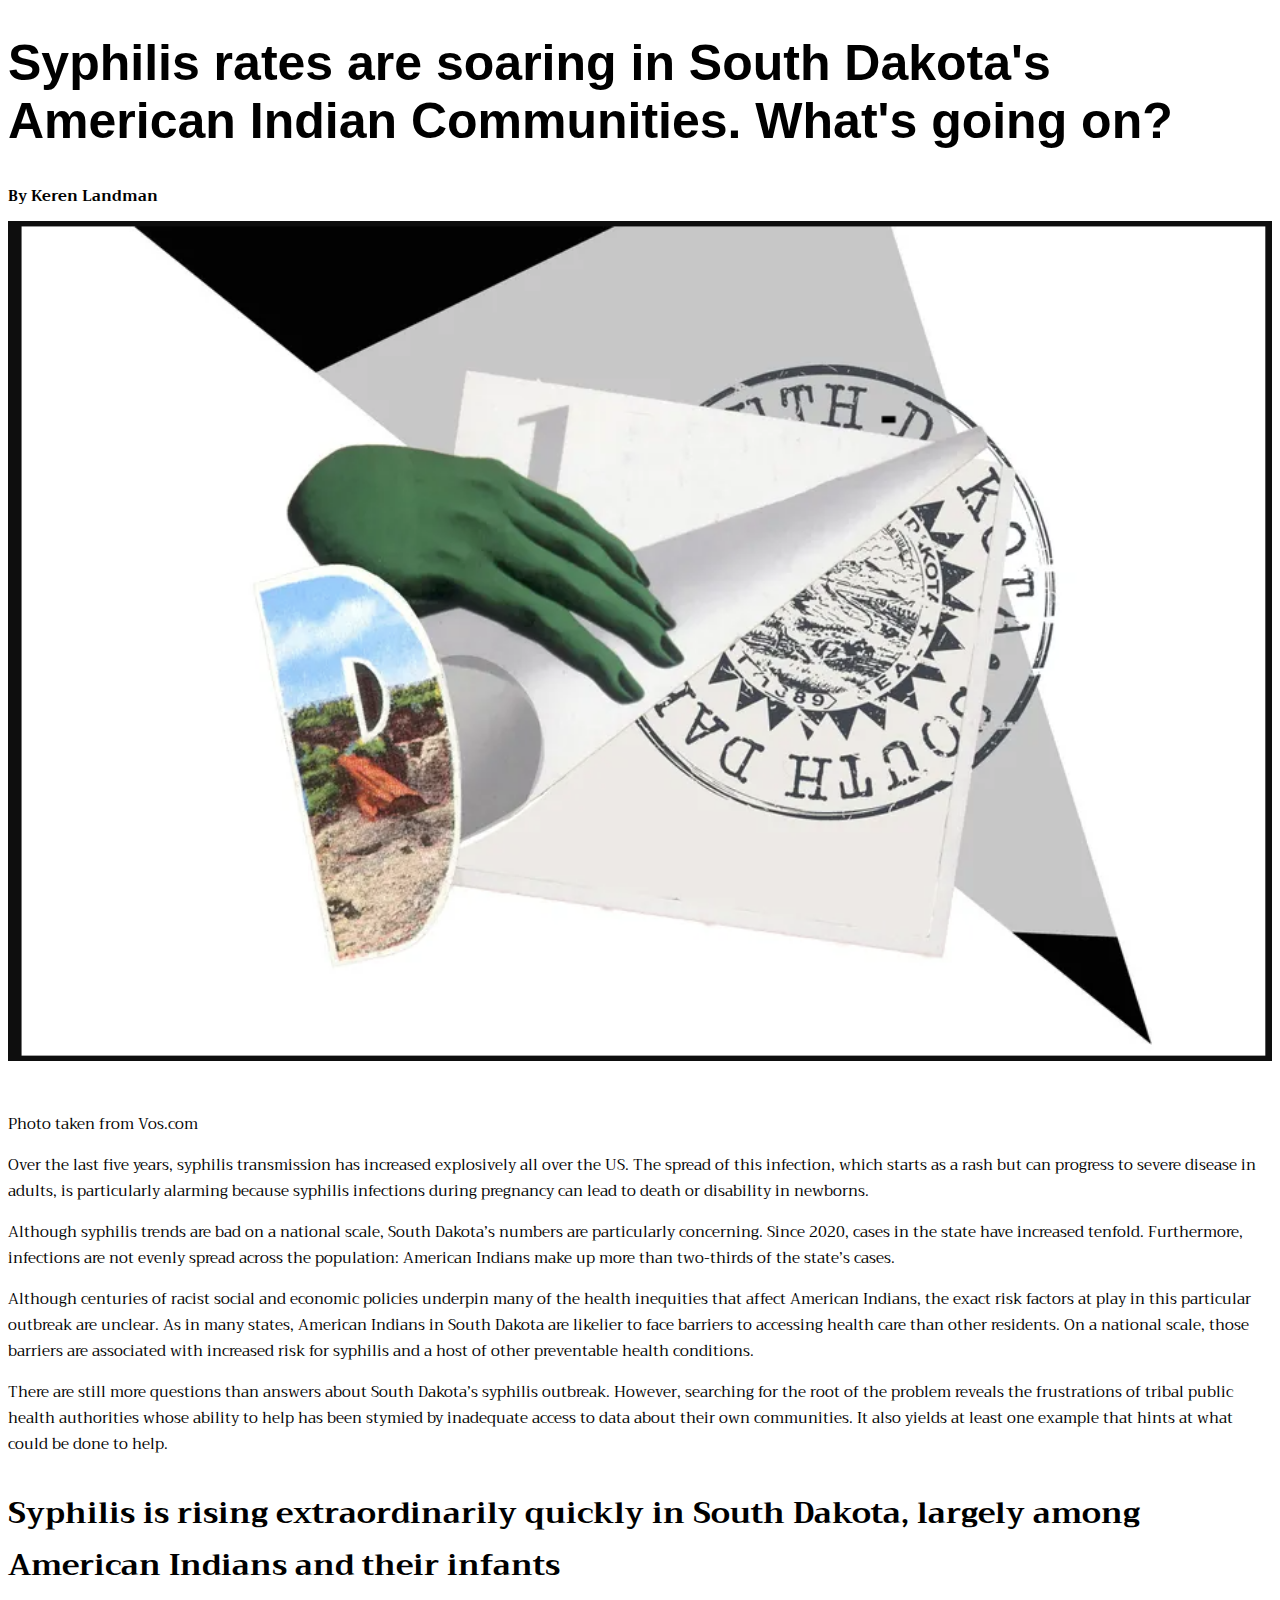
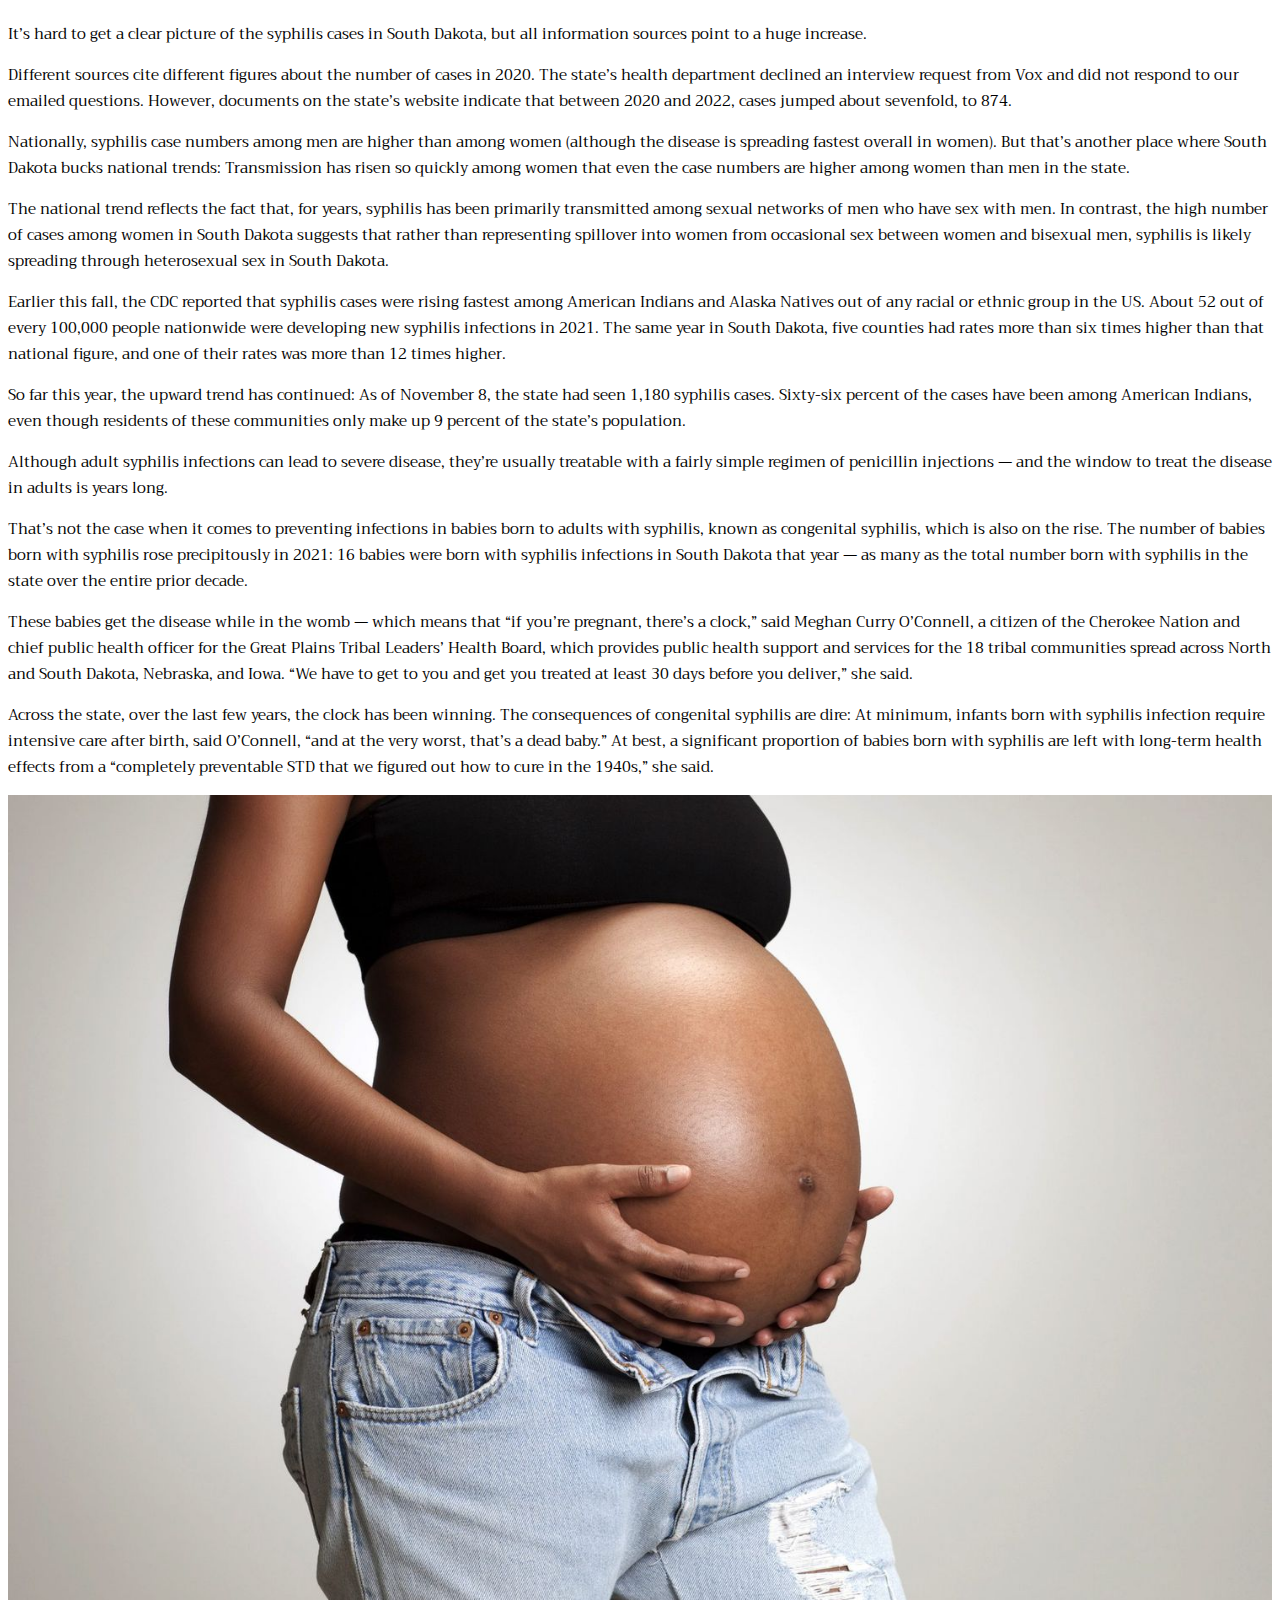
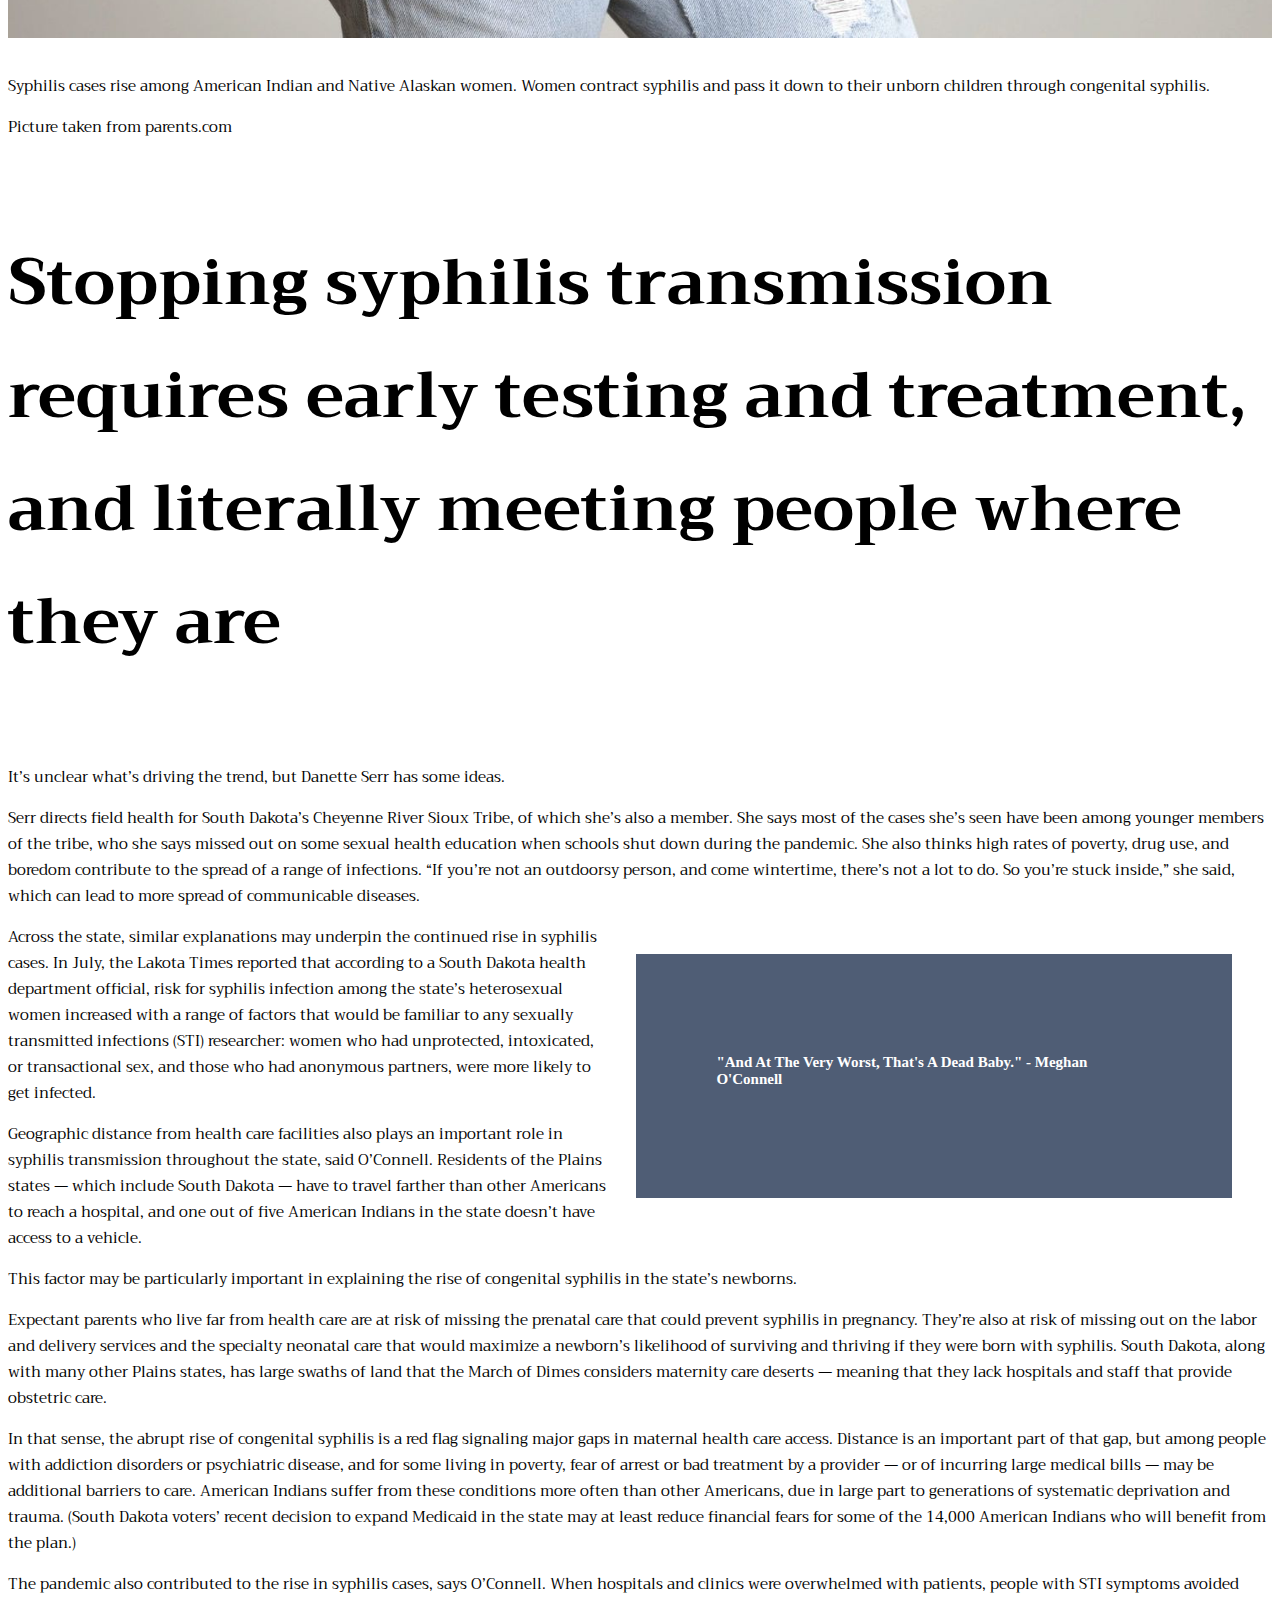
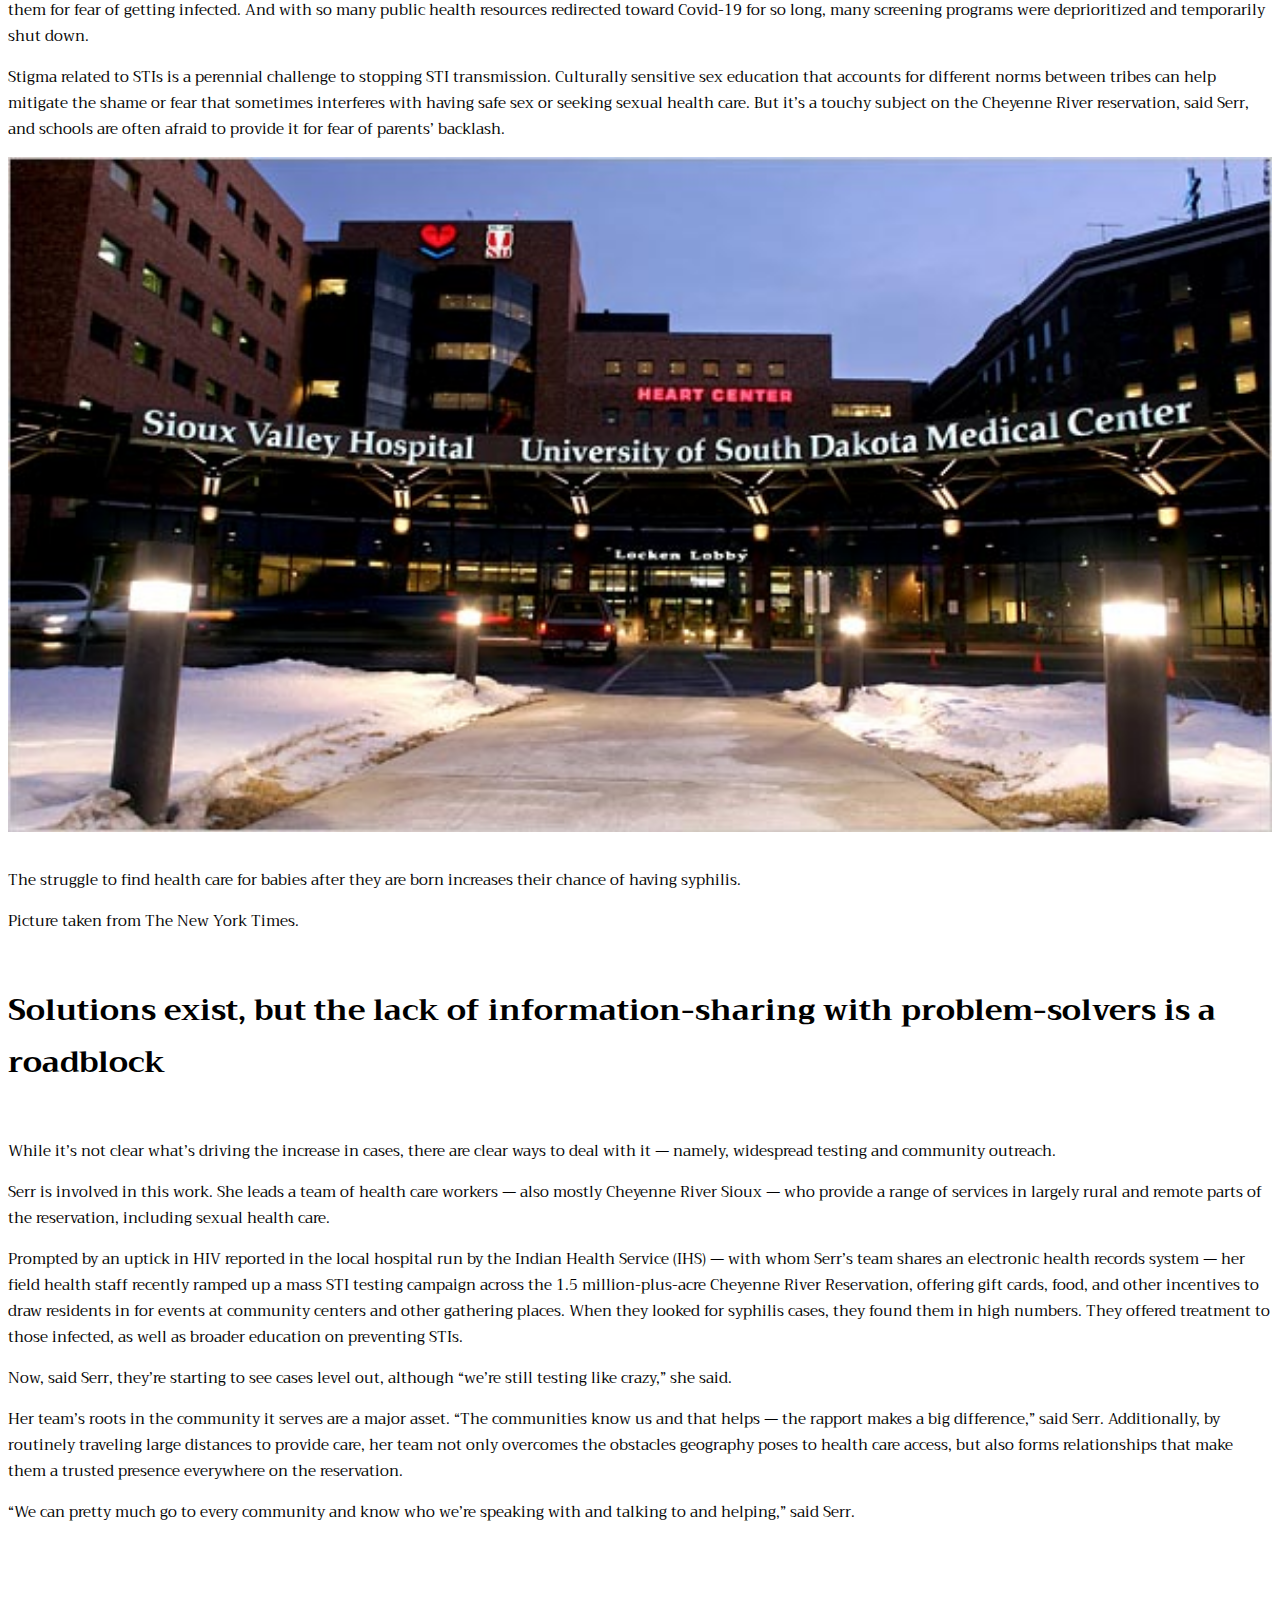
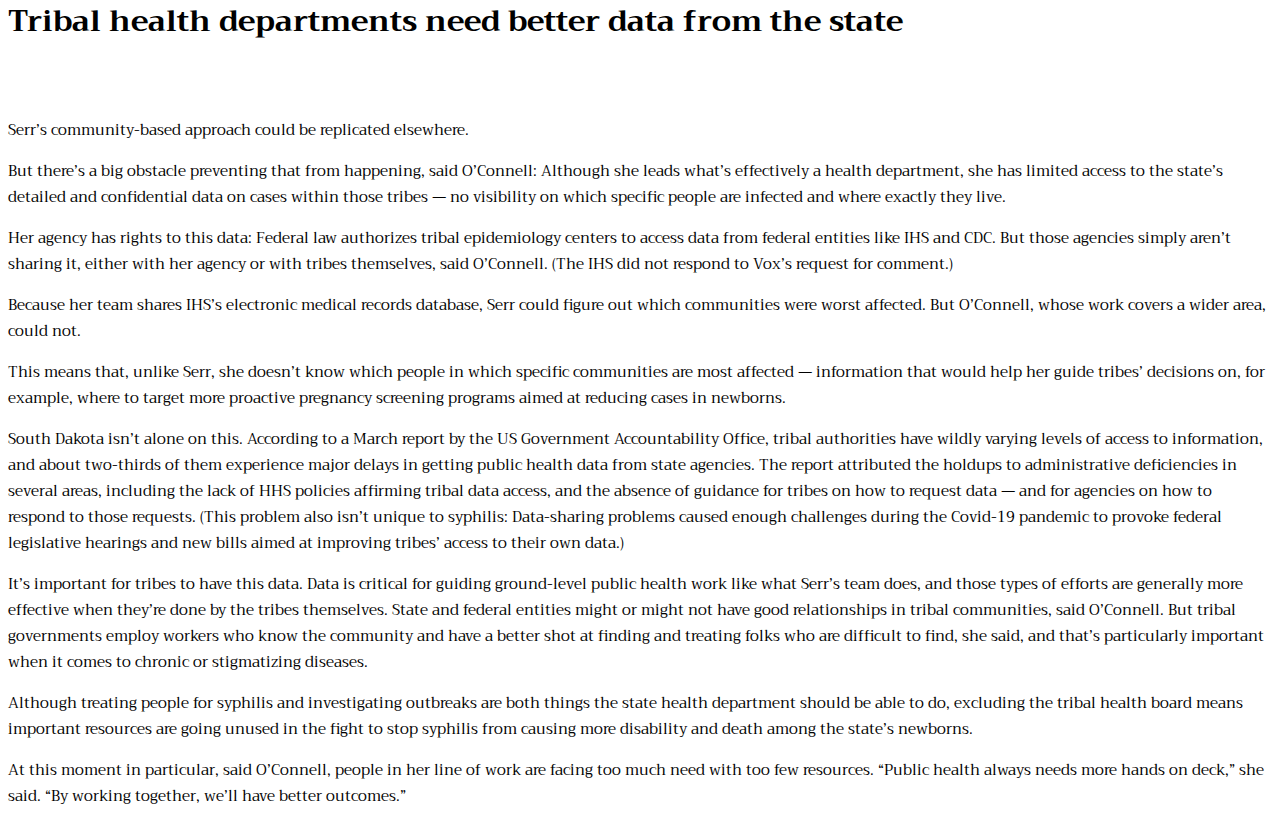
==== commit 1317effe: "Update index.html" ====
--- a/final-project/index.html
+++ b/final-project/index.html
@@ -13,7 +13,7 @@
 <script src="https://cdn.jsdelivr.net/npm/bootstrap@5.0.1/dist/js/bootstrap.bundle.min.js" integrity="sha384-gtEjrD/SeCtmISkJkNUaaKMoLD0//ElJ19smozuHV6z3Iehds+3Ulb9Bn9Plx0x4" crossorigin="anonymous"></script>
 <link rel="stylesheet" href="https://cdn.jsdelivr.net/npm/bootstrap-icons@1.5.0/font/bootstrap-icons.css">
     
-    <link rel="stylesheet" href="css-frame.css">
+    <link rel="stylesheet" href="style.css">
     
    <link rel="stylesheet" href="https://fonts.googleapis.com/css?family=Trirong">
 <style>
--- a/final-project/style.css
+++ b/final-project/style.css
@@ -0,0 +1,98 @@
+@media {
+   h1 { font-size:20px;
+        font-family:sans-serif;
+        font-weight: bold;
+       }
+    
+    .pquote {
+        float:right;
+        font-size:60px;
+        margin: 30px 40px 40px 30px;
+        width:40%;
+        padding: 40px 50px 50px 40px;
+        font-weight: bold;
+        background-color: #4F5D75;
+        color:white;
+    
+    }
+    
+    
+    }
+    h2 {font-size: 15px
+    }
+    h3 { font-weight:bold;
+        font-size: 30px;
+     }
+     }
+    h4{ font-weight: bold;
+        font-size: 30px;
+     }
+
+     h5{ font-weight: bold;
+         font-size: 30px;
+       }
+     h6 {
+    font-weight: bold;
+         font-size: 30px;
+     }
+    body {
+        font-size: 40px;
+        font-family: "Trirong" 'serif';
+    }
+    p {
+        font-size:15px;
+    }
+img{  
+    width:100%;
+    
+    
+}
+.caption {
+   font-size:15px;
+}
+span { 
+font-size: 10px;
+
+}
+    /*Phone styles here*/
+    /*This media query targets any screen smaller than 576px wide (see below)*/
+}
+
+@media (min-width: 576px) {
+    h1 {
+        font-size:30px;
+        
+    }
+    body {
+        font-size: 20px;
+        
+    }
+    /*Tablet-only styles here*/
+    /*This media query targets any screen that is at least 576px wide (but smaller than 992px wide (see below)*/
+}
+
+@media (min-width: 992px) {
+    h1 { font-size:40px;
+        
+
+    }
+    body {
+        font-size: 50px;
+        
+    }
+    /*Desktop-only styles here*/
+    /*This media query targets any screen that is at least 992px wide*/
+}
+
+@media (min-width: 1200px) {
+    h1 { font-size:50px;
+        
+
+    }
+    body {
+        font-size: 65px;
+        
+    }
+    /*Large-Desktop-only styles here*/
+    /*This media query targets any screen that is at least 1200px wide*/
+}
